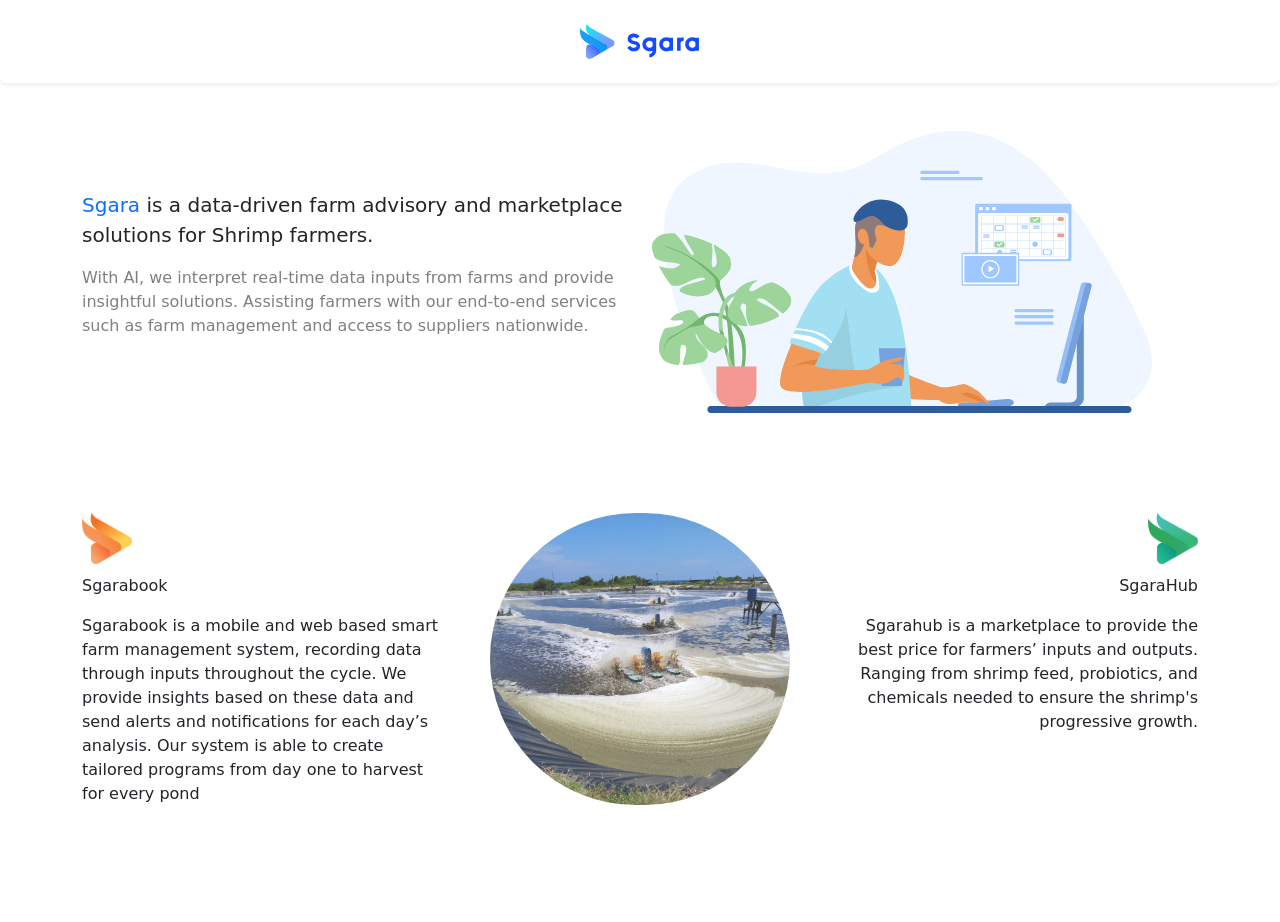
==== index.html @ 85727063 "ganti nama" ====
<!DOCTYPE html>
<html lang="en">
  <head>
    <meta charset="utf-8" />
    <meta name="viewport" content="width=device-width, initial-scale=1" />
    <link href="https://cdn.jsdelivr.net/npm/bootstrap@5.0.2/dist/css/bootstrap.min.css" rel="stylesheet" integrity="sha384-EVSTQN3/azprG1Anm3QDgpJLIm9Nao0Yz1ztcQTwFspd3yD65VohhpuuCOmLASjC" crossorigin="anonymous" />
    <link href="assets/style/style.css" rel="stylesheet" />
    <title>Re-Design</title>
  </head>
  <body>
    <header>
      <nav class="navbar navbar-transparent sticky-top navbar-light shadow-sm p-3 mb-5 bg-body rounded">
        <div class="container" style="width: fit-content">
          <a class="navbar-brand p-2 me-0" href="#">
            <img src="assets/image/img3.svg" alt="" width="120" />
          </a>
        </div>
      </nav>
    </header>
    <section>
      <div class="container margin-bot">
        <div class="row">
          <div class="col my-auto">
            <!-- <img src="assets/image/img3.svg" alt="" width="120" /> -->
            <p style="font-size: 20px"><a class="color-primary" style="text-decoration: none">Sgara</a> is a data-driven farm advisory and marketplace solutions for Shrimp farmers.</p>
            <p style="color: grey">With AI, we interpret real-time data inputs from farms and provide insightful solutions. Assisting farmers with our end-to-end services such as farm management and access to suppliers nationwide.</p>
          </div>
          <div class="col"><img src="assets/image/img4.svg" style="width: 500px" /></div>
        </div>
      </div>
    </section>
    <section>
      <div class="container margin-bot">
        <div class="row">
          <div class="col text-start">
            <div class="img-left">
              <img src="assets/image/img7.png" alt="logo kiri" />
              <p>Sgarabook</p>
              <p>
                Sgarabook is a mobile and web based smart farm management system, recording data through inputs throughout the cycle. We provide insights based on these data and send alerts and notifications for each day’s analysis. Our
                system is able to create tailored programs from day one to harvest for every pond
              </p>
            </div>
          </div>
          <div class="col text-center">
            <div class="img-mid">
              <img src="assets/image/img9.png" alt="logo tengah" />
            </div>
          </div>
          <div class="col text-end">
            <div class="img-right">
              <img src="assets/image/img8.png" alt="logo kanan" />
              <p>SgaraHub</p>
              <p>Sgarahub is a marketplace to provide the best price for farmers’ inputs and outputs. Ranging from shrimp feed, probiotics, and chemicals needed to ensure the shrimp's progressive growth.</p>
            </div>
          </div>
        </div>
      </div>
    </section>
  </body>
</html>
---- assets/style/style.css ----
.img-mid img {
  border-radius: 1000px;
  width: 300px;
  opacity: 0.8;
}

.margin-bot {
  margin-bottom: 100px;
}

.img-left img,
.img-right img {
  width: 50px;
  margin-bottom: 10px;
}
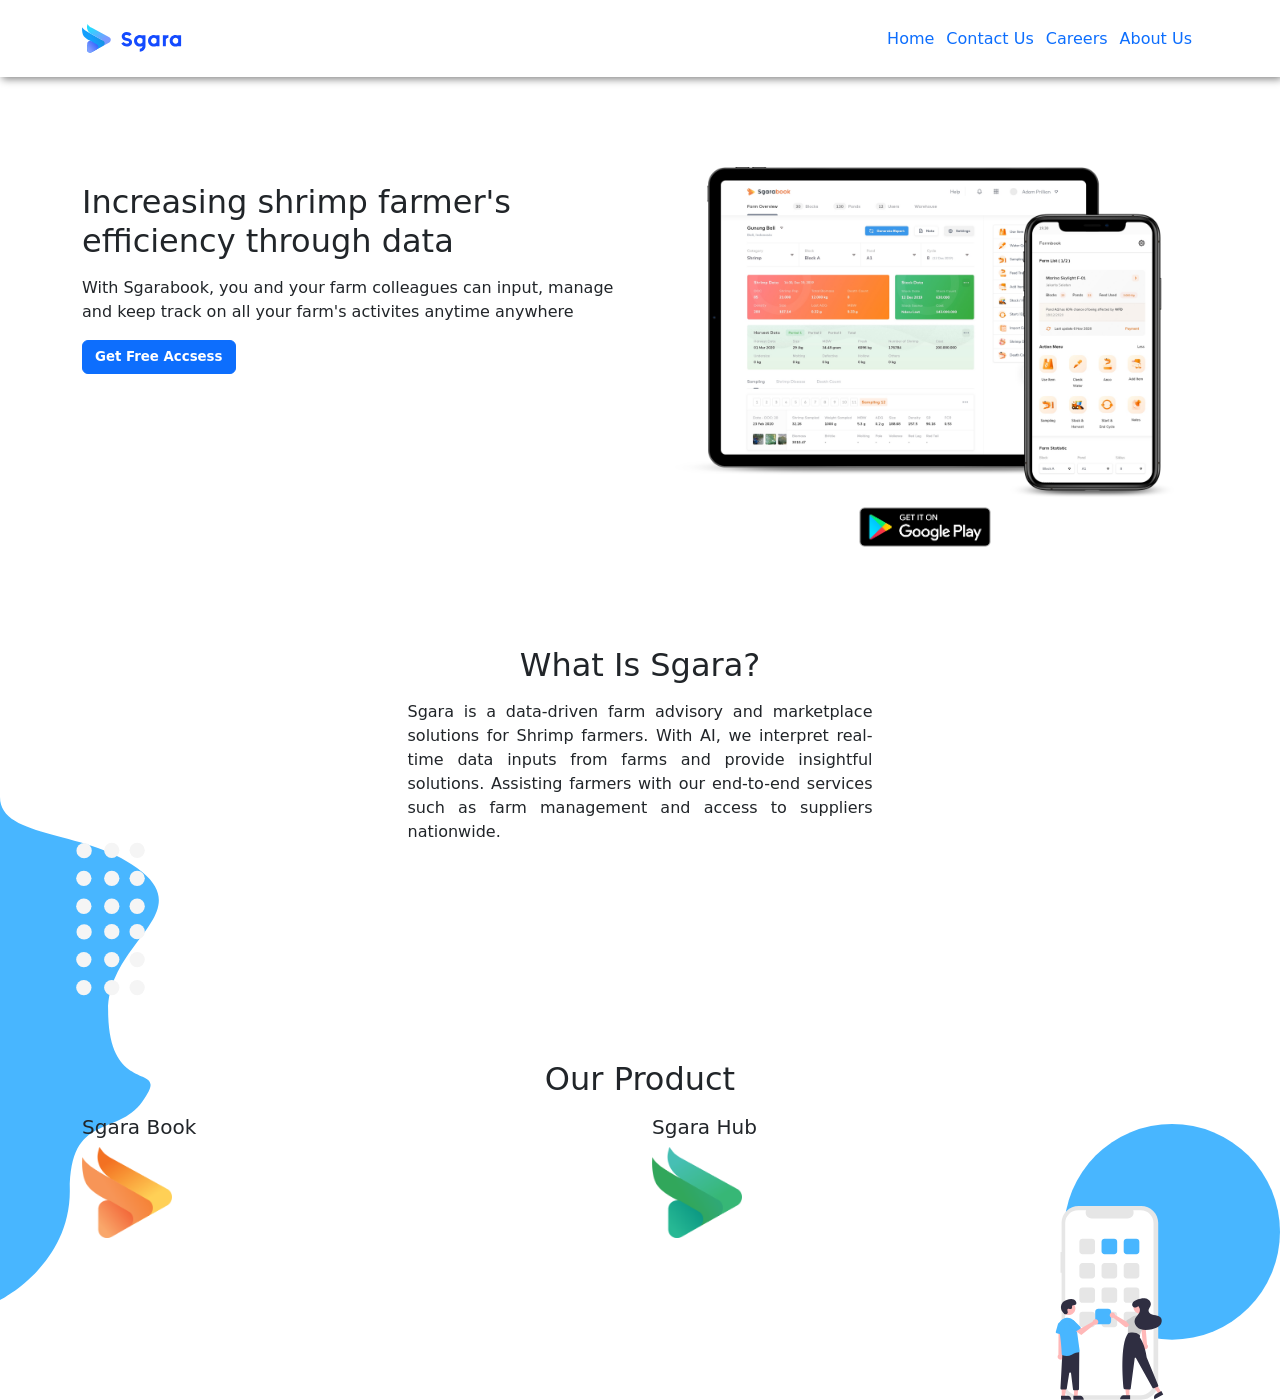
==== commit e273641a: "Change Design" ====
--- a/index.html
+++ b/index.html
@@ -1,61 +1,93 @@
 <!DOCTYPE html>
 <html lang="en">
-  <head>
-    <meta charset="utf-8" />
-    <meta name="viewport" content="width=device-width, initial-scale=1" />
+
+<head>
+    <meta charset="UTF-8" />
+    <meta http-equiv="X-UA-Compatible" content="IE=edge" />
+    <meta name="viewport" content="width=device-width, initial-scale=1.0" />
     <link href="https://cdn.jsdelivr.net/npm/bootstrap@5.0.2/dist/css/bootstrap.min.css" rel="stylesheet" integrity="sha384-EVSTQN3/azprG1Anm3QDgpJLIm9Nao0Yz1ztcQTwFspd3yD65VohhpuuCOmLASjC" crossorigin="anonymous" />
-    <link href="assets/style/style.css" rel="stylesheet" />
-    <title>Re-Design</title>
-  </head>
-  <body>
+    <link rel="stylesheet" href="assets/style/style.css" />
+    <title>Document</title>
+</head>
+
+<body>
     <header>
-      <nav class="navbar navbar-transparent sticky-top navbar-light shadow-sm p-3 mb-5 bg-body rounded">
-        <div class="container" style="width: fit-content">
-          <a class="navbar-brand p-2 me-0" href="#">
-            <img src="assets/image/img3.svg" alt="" width="120" />
-          </a>
+        <div class="nav-bar sticky-top">
+            <div class="container py-3">
+                <div class="style1 d-flex flex-row justify-content-between py-2">
+                    <img src="assets/image/logo-name.svg" width="100px" />
+                    <ul class="d-flex flex-row align-items-center mb-0" style="list-style: none">
+                        <li><a href="#">Home</a></li>
+                        <li><a href="#">Contact Us</a></li>
+                        <li><a href="#">Careers</a></li>
+                        <li><a href="#">About Us</a></li>
+                    </ul>
+                </div>
+            </div>
         </div>
-      </nav>
     </header>
     <section>
-      <div class="container margin-bot">
-        <div class="row">
-          <div class="col my-auto">
-            <!-- <img src="assets/image/img3.svg" alt="" width="120" /> -->
-            <p style="font-size: 20px"><a class="color-primary" style="text-decoration: none">Sgara</a> is a data-driven farm advisory and marketplace solutions for Shrimp farmers.</p>
-            <p style="color: grey">With AI, we interpret real-time data inputs from farms and provide insightful solutions. Assisting farmers with our end-to-end services such as farm management and access to suppliers nationwide.</p>
-          </div>
-          <div class="col"><img src="assets/image/img4.svg" style="width: 500px" /></div>
+
+        <div class="container style2">
+            <div class="row">
+                <div class="col py-auto">
+                    <p>
+                        <h2>Increasing shrimp farmer's efficiency through data</h2>
+                    </p>
+                    <p>With Sgarabook, you and your farm colleagues can input, manage and keep track on all your farm's activites anytime anywhere</p>
+                    <button type="button" class="btn btn-primary style3">
+              <b>Get Free Accsess</b>
+            </button>
+                </div>
+                <div class="col text-center">
+                    <img src="assets/image/tablet-android.png" width="500px" />
+                    <img src="assets/image/play-store.png" width="150px" />
+                </div>
+            </div>
         </div>
-      </div>
+        <div class="style4">
+            <img src="assets/image/memphis.svg" width="160px" />
+        </div>
+        <div class="container style2 margin-bot">
+            <div class="col-5 text-center mx-auto">
+                <p class="text-center">
+                    <h2>What Is Sgara?</h2>
+                </p>
+                <p>
+                    Sgara is a data-driven farm advisory and marketplace solutions for Shrimp farmers. With AI, we interpret real-time data inputs from farms and provide insightful solutions. Assisting farmers with our end-to-end services such as farm management and access
+                    to suppliers nationwide.
+                </p>
+            </div>
+        </div>
+        <div class="style5">
+            <img src="assets/image/memphis2.svg" width="270px" />
+        </div>
+        <div class="container style2">
+            <div class="row">
+                <div class="text-center">
+                    <p>
+                        <h2>Our Product</h2>
+                    </p>
+                </div>
+                <div class="col text-left">
+                    <h5>Sgara Book</h5>
+                </div>
+                <div class="col">
+                    <h5>Sgara Hub</h5>
+                </div>
+            </div>
+        </div>
+        <div class="container">
+            <div class="row">
+                <div class="col">
+                    <img src="assets/image/sgara-book.png" width="90">
+                </div>
+                <div class="col">
+                    <img src="assets/image/sgara-hub.png" width="90">
+                </div>
+            </div>
+        </div>
     </section>
-    <section>
-      <div class="container margin-bot">
-        <div class="row">
-          <div class="col text-start">
-            <div class="img-left">
-              <img src="assets/image/img7.png" alt="logo kiri" />
-              <p>Sgarabook</p>
-              <p>
-                Sgarabook is a mobile and web based smart farm management system, recording data through inputs throughout the cycle. We provide insights based on these data and send alerts and notifications for each day’s analysis. Our
-                system is able to create tailored programs from day one to harvest for every pond
-              </p>
-            </div>
-          </div>
-          <div class="col text-center">
-            <div class="img-mid">
-              <img src="assets/image/img9.png" alt="logo tengah" />
-            </div>
-          </div>
-          <div class="col text-end">
-            <div class="img-right">
-              <img src="assets/image/img8.png" alt="logo kanan" />
-              <p>SgaraHub</p>
-              <p>Sgarahub is a marketplace to provide the best price for farmers’ inputs and outputs. Ranging from shrimp feed, probiotics, and chemicals needed to ensure the shrimp's progressive growth.</p>
-            </div>
-          </div>
-        </div>
-      </div>
-    </section>
-  </body>
-</html>
+</body>
+
+</html>
--- a/assets/style/style.css
+++ b/assets/style/style.css
@@ -1,15 +1,40 @@
-.img-mid img {
-  border-radius: 1000px;
-  width: 300px;
-  opacity: 0.8;
+header {
+    box-shadow: 2px 2px 8px grey;
+}
+
+.style1 a {
+    text-decoration: none;
+}
+
+.style1 ul li {
+    margin: 0px 6px;
+}
+
+.style2 {
+    margin-top: 90px;
 }
 
 .margin-bot {
-  margin-bottom: 100px;
+    margin-bottom: 200px;
 }
 
-.img-left img,
-.img-right img {
-  width: 50px;
-  margin-bottom: 10px;
+.style3 {
+    font-size: 10pt;
 }
+
+.style4 {
+    z-index: -1222;
+    position: absolute;
+    bottom: -400px;
+}
+
+.style5 {
+    z-index: -1222;
+    position: absolute;
+    right: -0px;
+    bottom: -500px;
+}
+
+.col-5 p {
+    text-align: justify;
+}
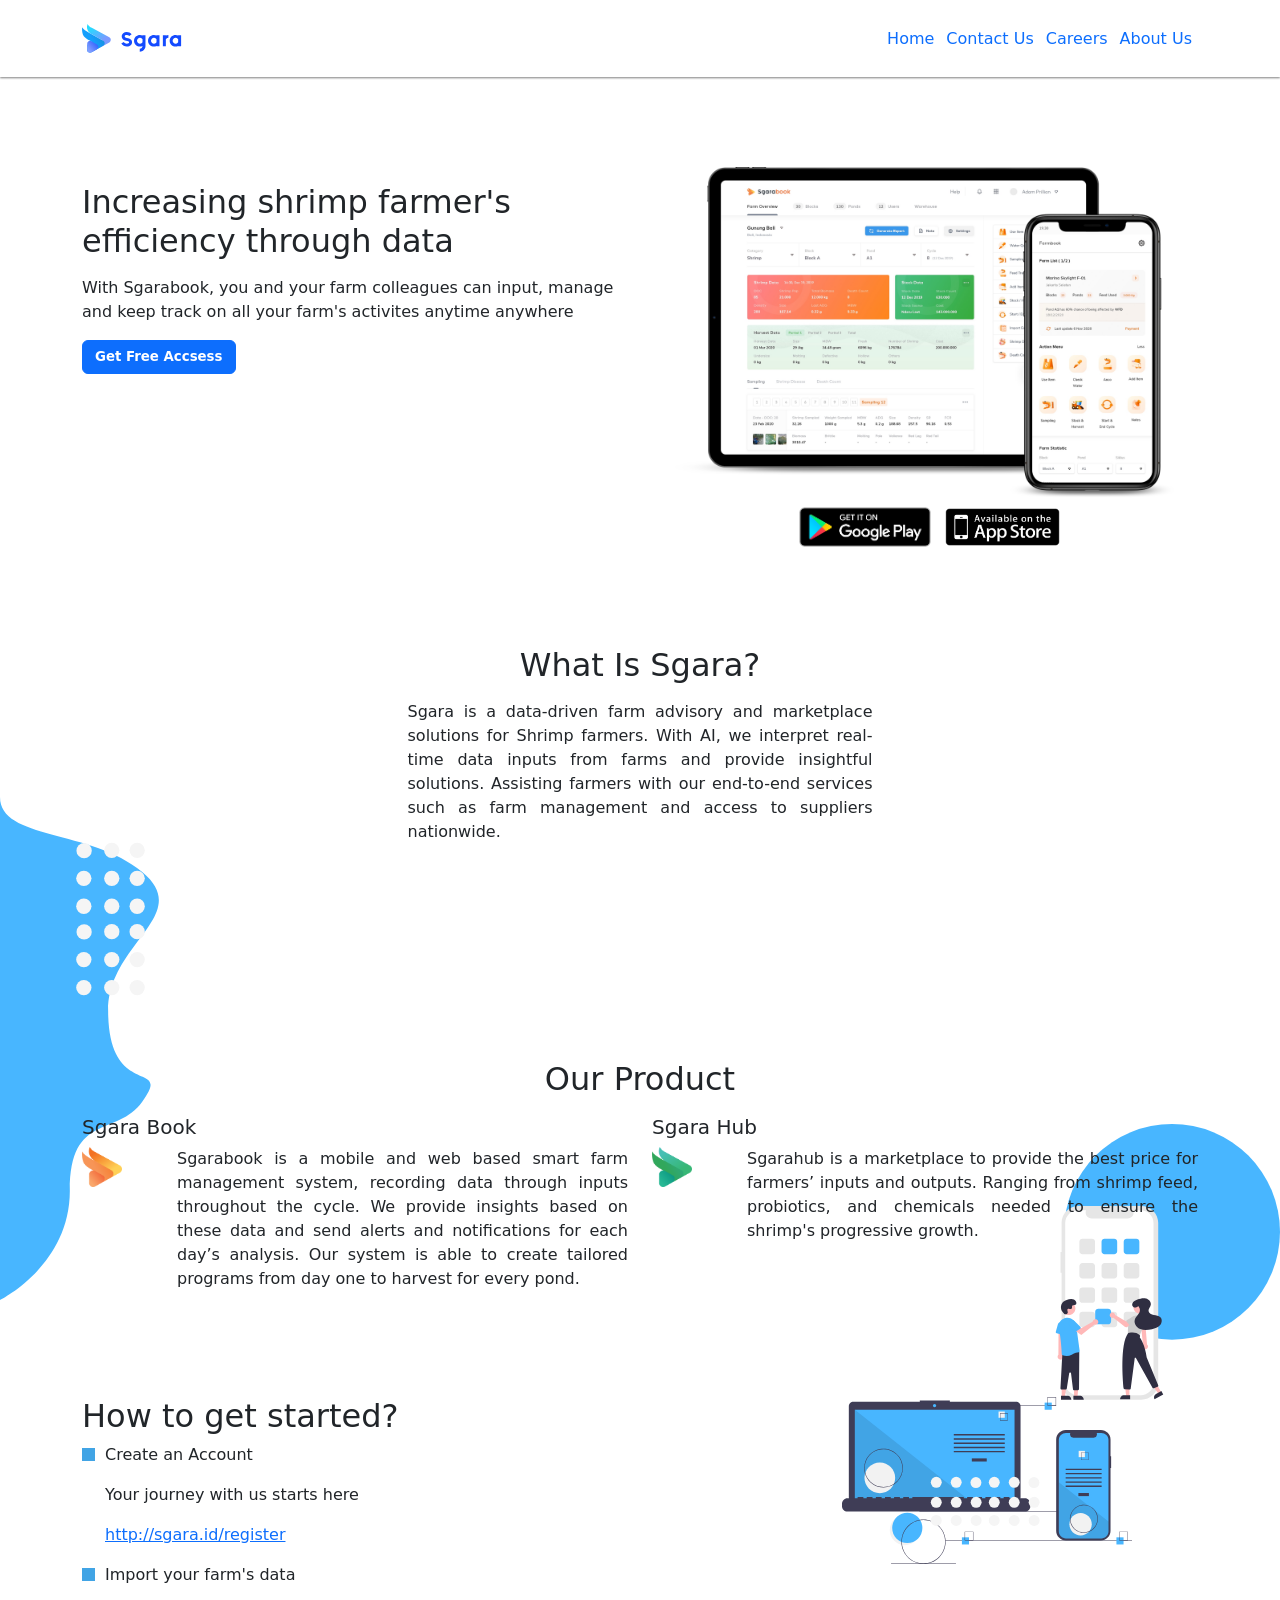
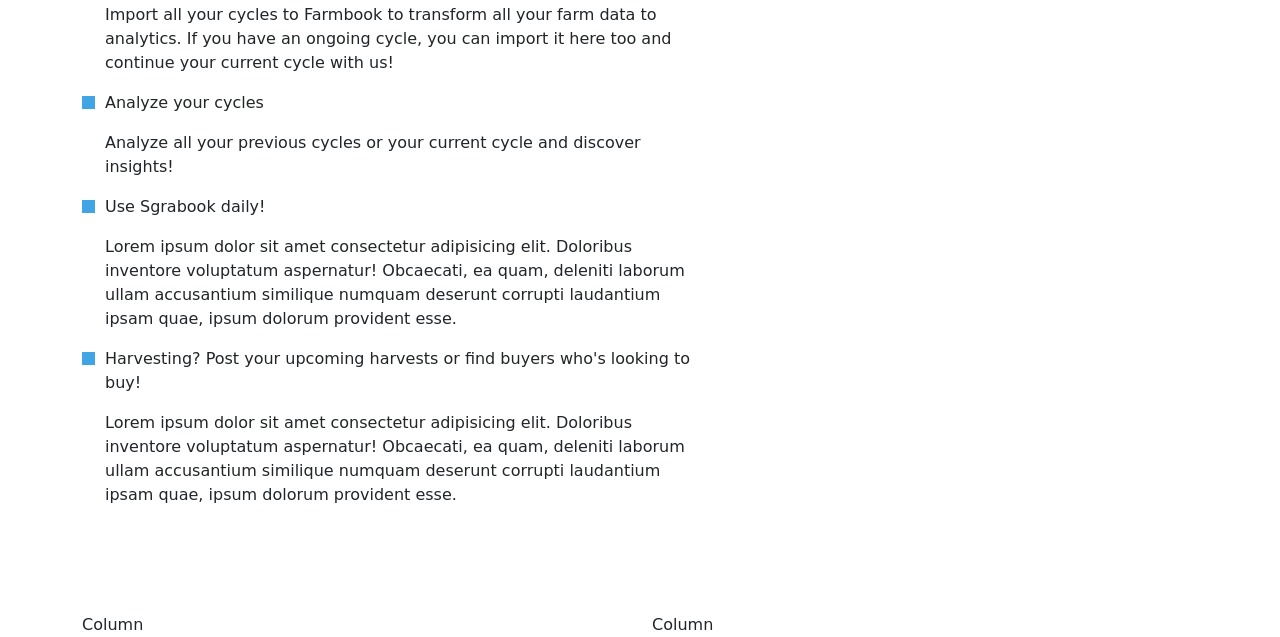
==== commit a6f12995: "Update Lagi" ====
--- a/index.html
+++ b/index.html
@@ -11,8 +11,8 @@
 </head>
 
 <body>
-    <header>
-        <div class="nav-bar sticky-top">
+    <header class="sticky-top">
+        <div class="nav-bar">
             <div class="container py-3">
                 <div class="style1 d-flex flex-row justify-content-between py-2">
                     <img src="assets/image/logo-name.svg" width="100px" />
@@ -42,6 +42,7 @@
                 <div class="col text-center">
                     <img src="assets/image/tablet-android.png" width="500px" />
                     <img src="assets/image/play-store.png" width="150px" />
+                    <img src="assets/image/app-store.png" width="115px" height="38px">
                 </div>
             </div>
         </div>
@@ -78,16 +79,88 @@
             </div>
         </div>
         <div class="container">
-            <div class="row">
-                <div class="col">
-                    <img src="assets/image/sgara-book.png" width="90">
+            <div class="row d-flex flex-row">
+                <div class="col-1">
+                    <img src="assets/image/sgara-book.png" width="40">
                 </div>
-                <div class="col">
-                    <img src="assets/image/sgara-hub.png" width="90">
+                <div class="col-5 style6">
+                    <p>Sgarabook is a mobile and web based smart farm management system, recording data through inputs throughout the cycle. We provide insights based on these data and send alerts and notifications for each day’s analysis. Our system is able to create tailored programs from day one to harvest for every pond.</p>
+                </div>
+                <div class="col-1">
+                    <img src="assets/image/sgara-hub.png" width="40">
+                </div>
+                <div class="col-5 style6">
+                    <p>Sgarahub is a marketplace to provide the best price for farmers’ inputs and outputs. Ranging from shrimp feed, probiotics, and chemicals needed to ensure the shrimp's progressive growth.</p>
                 </div>
             </div>
         </div>
+        <div class="container style2">
+            <div class="row">
+              <div class="col-8">
+                <h2>How to get started?</h2>
+                <div class="style7">
+                    <div class="img-kotak">
+                        <img src="assets/image/kotak.svg" alt="kotak" width="13px" />
+                    </div>
+                    <div class="kotak-teks">
+                        <p>Create an Account</p>
+                        <p>Your journey with us starts here</p>
+                        <p><a href="https://book.sgara.id/register">http://sgara.id/register</a></p>
+                    </div>
+                </div>
+                <div class="style7">
+                    <div class="img-kotak">
+                        <img src="assets/image/kotak.svg" alt="kotak" width="13px" />
+                    </div>
+                    <div class="kotak-teks">
+                        <p>Import your farm's data</p>
+                        <p>Import all your cycles to Farmbook to transform all your farm data to analytics. If you have an ongoing cycle, you can import it here too and continue your current cycle with us!</p>
+                    </div>
+                </div>  
+                <div class="style7">
+                    <div class="img-kotak">
+                        <img src="assets/image/kotak.svg" alt="kotak" width="13px" />
+                    </div>
+                    <div class="kotak-teks">
+                        <p>Analyze your cycles</p>
+                        <p>Analyze all your previous cycles or your current cycle and discover insights!</p>
+                    </div>
+                </div>  
+                <div class="style7">
+                    <div class="img-kotak">
+                        <img src="assets/image/kotak.svg" alt="kotak" width="13px" />
+                    </div>
+                    <div class="kotak-teks">
+                        <p>Use Sgrabook daily!</p>
+                        <p>Lorem ipsum dolor sit amet consectetur adipisicing elit. Doloribus inventore voluptatum aspernatur! Obcaecati, ea quam, deleniti laborum ullam accusantium similique numquam deserunt corrupti laudantium ipsam quae, ipsum dolorum provident esse.</p>
+                    </div>
+                </div>  
+                <div class="style7">
+                    <div class="img-kotak">
+                        <img src="assets/image/kotak.svg" alt="kotak" width="13px" />
+                    </div>
+                    <div class="kotak-teks">
+                        <p>Harvesting? Post your upcoming harvests or find buyers who's looking to buy!</p>
+                        <p>Lorem ipsum dolor sit amet consectetur adipisicing elit. Doloribus inventore voluptatum aspernatur! Obcaecati, ea quam, deleniti laborum ullam accusantium similique numquam deserunt corrupti laudantium ipsam quae, ipsum dolorum provident esse.</p>
+                    </div>
+                </div>  
+              </div>
+              <div class="col-4">
+                <img src="assets/image/get-started.svg" width="290px">
+              </div>
+            </div>
+        </div>
+        <div class="container style2">
+            <div class="row">
+                <div class="col">
+                    Column
+                </div>
+                <div class="col">
+                    Column
+                </div>
+            </div>
+        </div>
+
     </section>
 </body>
-
 </html>
--- a/assets/style/style.css
+++ b/assets/style/style.css
@@ -1,5 +1,6 @@
 header {
-    box-shadow: 2px 2px 8px grey;
+    box-shadow: 0px 1px 2px grey;
+    background: #fff;
 }
 
 .style1 a {
@@ -37,4 +38,19 @@
 
 .col-5 p {
     text-align: justify;
-}+}
+
+.style6 {
+    text-align: justify;
+}
+
+.img-kotak img {
+    margin-right: 10px;
+    margin-bottom: 3.2px;
+}
+
+.style7 {
+    display: flex;
+    flex-direction: row;
+    padding-right: 120px;
+}
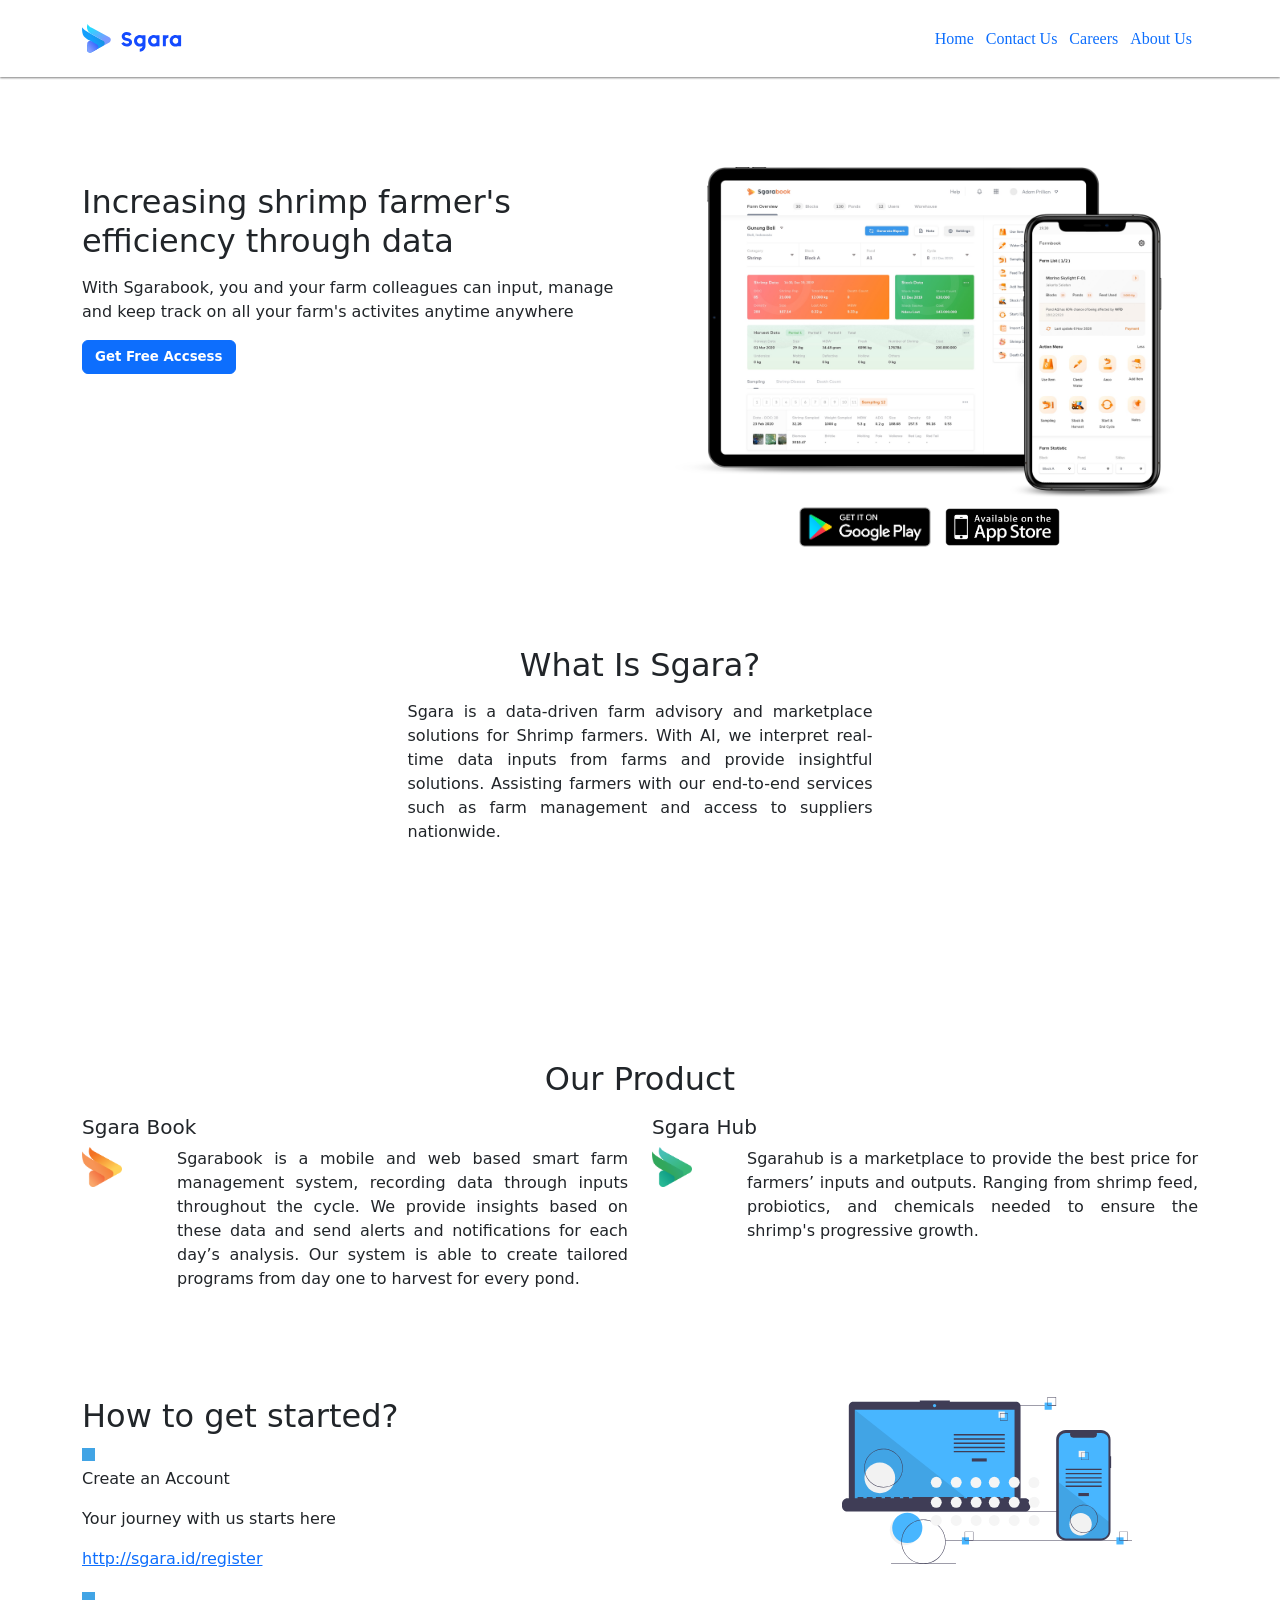
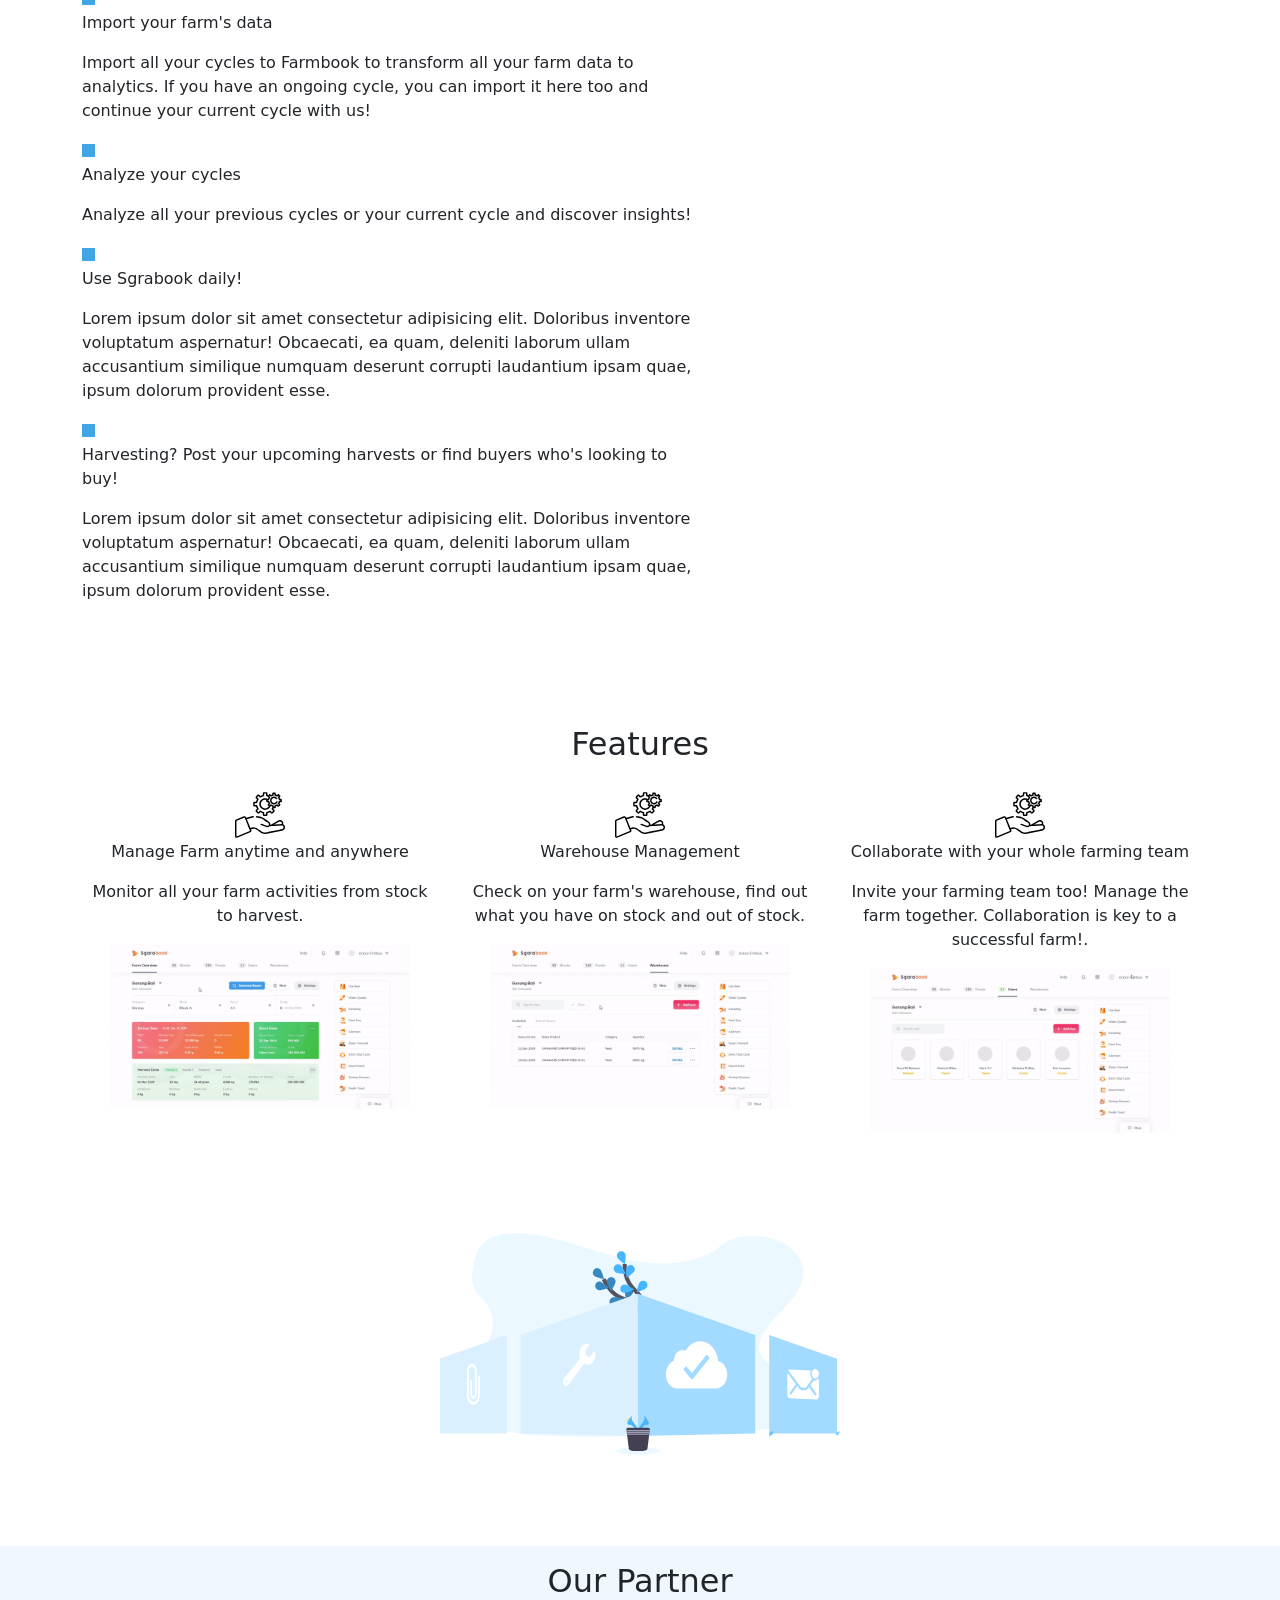
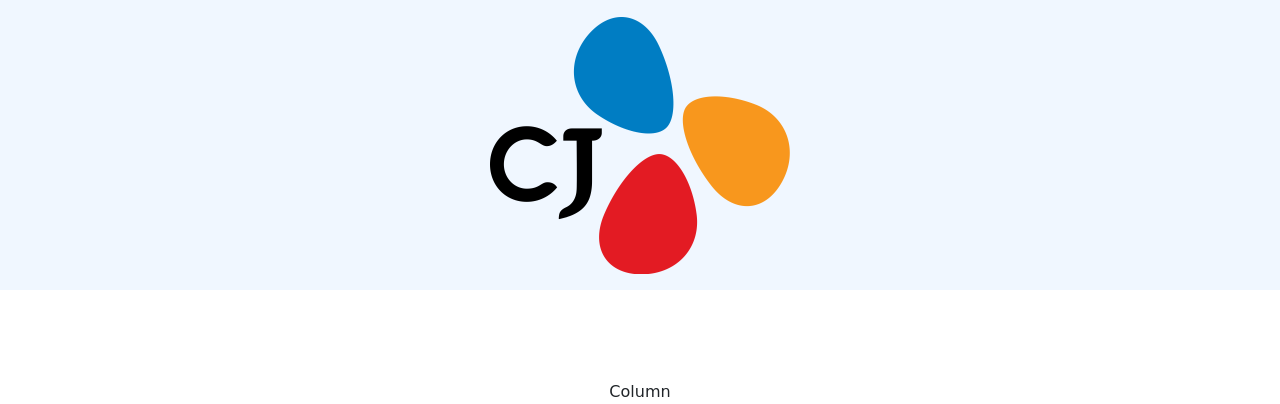
==== commit 94d01a2e: "Update 90%" ====
--- a/index.html
+++ b/index.html
@@ -28,7 +28,7 @@
     </header>
     <section>
 
-        <div class="container style2">
+        <div class="container layout">
             <div class="row">
                 <div class="col py-auto">
                     <p>
@@ -46,10 +46,10 @@
                 </div>
             </div>
         </div>
-        <div class="style4">
+      <!--   <div class="style4">
             <img src="assets/image/memphis.svg" width="160px" />
-        </div>
-        <div class="container style2 margin-bot">
+        </div> -->
+        <div class="container layout margin-bot">
             <div class="col-5 text-center mx-auto">
                 <p class="text-center">
                     <h2>What Is Sgara?</h2>
@@ -60,10 +60,10 @@
                 </p>
             </div>
         </div>
-        <div class="style5">
+        <!-- <div class="style5">
             <img src="assets/image/memphis2.svg" width="270px" />
-        </div>
-        <div class="container style2">
+        </div> -->
+        <div class="container layout">
             <div class="row">
                 <div class="text-center">
                     <p>
@@ -94,7 +94,7 @@
                 </div>
             </div>
         </div>
-        <div class="container style2">
+        <div class="container layout">
             <div class="row">
               <div class="col-8">
                 <h2>How to get started?</h2>
@@ -118,7 +118,7 @@
                     </div>
                 </div>  
                 <div class="style7">
-                    <div class="img-kotak">
+                    <div class="img-kotak ">
                         <img src="assets/image/kotak.svg" alt="kotak" width="13px" />
                     </div>
                     <div class="kotak-teks">
@@ -150,17 +150,61 @@
               </div>
             </div>
         </div>
-        <div class="container style2">
-            <div class="row">
+        <div class="container layout coba" style="margin-bottom: 100px;">
+            <div class="row  text-center">
+                <div class="text-center">
+                    <p>
+                        <h2>Features</h2>
+                    </p>
+                </div>
+                <div class="col d-flex flex-column align-items-center style8">
+                        <img class="img-setting" src="assets/image/settings.svg" width="50px">
+                        <p>Manage Farm anytime and anywhere</p>
+                        <p>Monitor all your farm activities from stock to harvest.</p>
+                        <img src="assets/image/gif1.gif" width="300px">
+                </div>
+                <div class="col d-flex flex-column align-items-center style8">
+                        <img class="img-setting" src="assets/image/settings.svg" width="50px">
+                        <p>Warehouse Management</p>
+                        <p>Check on your farm's warehouse, find out what you have on stock and out of stock.</p>
+                        <img src="assets/image/gif2.gif" width="300px">
+                </div>
+                <div class="col d-flex flex-column align-items-center style8">
+                        <img class="img-setting" src="assets/image/settings.svg" width="50px">
+                        <p>Collaborate with your whole farming team</p> 
+                        <p>Invite your farming team too! Manage the farm together. Collaboration is key to a successful farm!.</p>
+                        <img src="assets/image/gif3.gif" width="300px">
+                </div>
+            </div>
+        </div>
+        <div class="container layout">
+            <div class="row text-center">
+                <div class="col">
+                    <img src="assets/image/fetures.svg" width="400px">
+                </div>
+            </div>
+        </div>
+        <div class="layout"style="background: #f0f7ff;">
+            <div class="container">
+                <div class="row text-center">
+                     <div class="text-center">
+                        <p>
+                            <h2>Our Partner</h2>
+                        </p>
+                    </div>
+                    <div class="col pb-3">
+                        <img src="assets/image/partnership.png" width="300px">
+                    </div>
+                </div>
+            </div>
+        </div>
+        <div class="container layout">
+            <div class="row text-center">
                 <div class="col">
                     Column
                 </div>
-                <div class="col">
-                    Column
-                </div>
-            </div>
-        </div>
-
+            </div>
+        </div>
     </section>
 </body>
 </html>
--- a/assets/style/style.css
+++ b/assets/style/style.css
@@ -1,6 +1,7 @@
 header {
     box-shadow: 0px 1px 2px grey;
     background: #fff;
+    font-family: TT-Regular;
 }
 
 .style1 a {
@@ -11,7 +12,7 @@
     margin: 0px 6px;
 }
 
-.style2 {
+.layout {
     margin-top: 90px;
 }
 
@@ -44,13 +45,29 @@
     text-align: justify;
 }
 
-.img-kotak img {
+.style7 {
+    flex-direction: row;
+    padding-right: 120px;
+}
+
+.img-kotak img{
     margin-right: 10px;
     margin-bottom: 3.2px;
 }
 
-.style7 {
-    display: flex;
-    flex-direction: row;
-    padding-right: 120px;
+.img-setting{
+    margin-top: 10px;
 }
+
+.style8{
+    border-radius: 5px;
+    transition: 0.2s;
+    cursor: pointer;
+    background: white;
+}
+
+.style8:hover{
+    transform: scale(1.1);
+    transition: 0.2s;
+    box-shadow: 2px 2px 4px grey;
+}
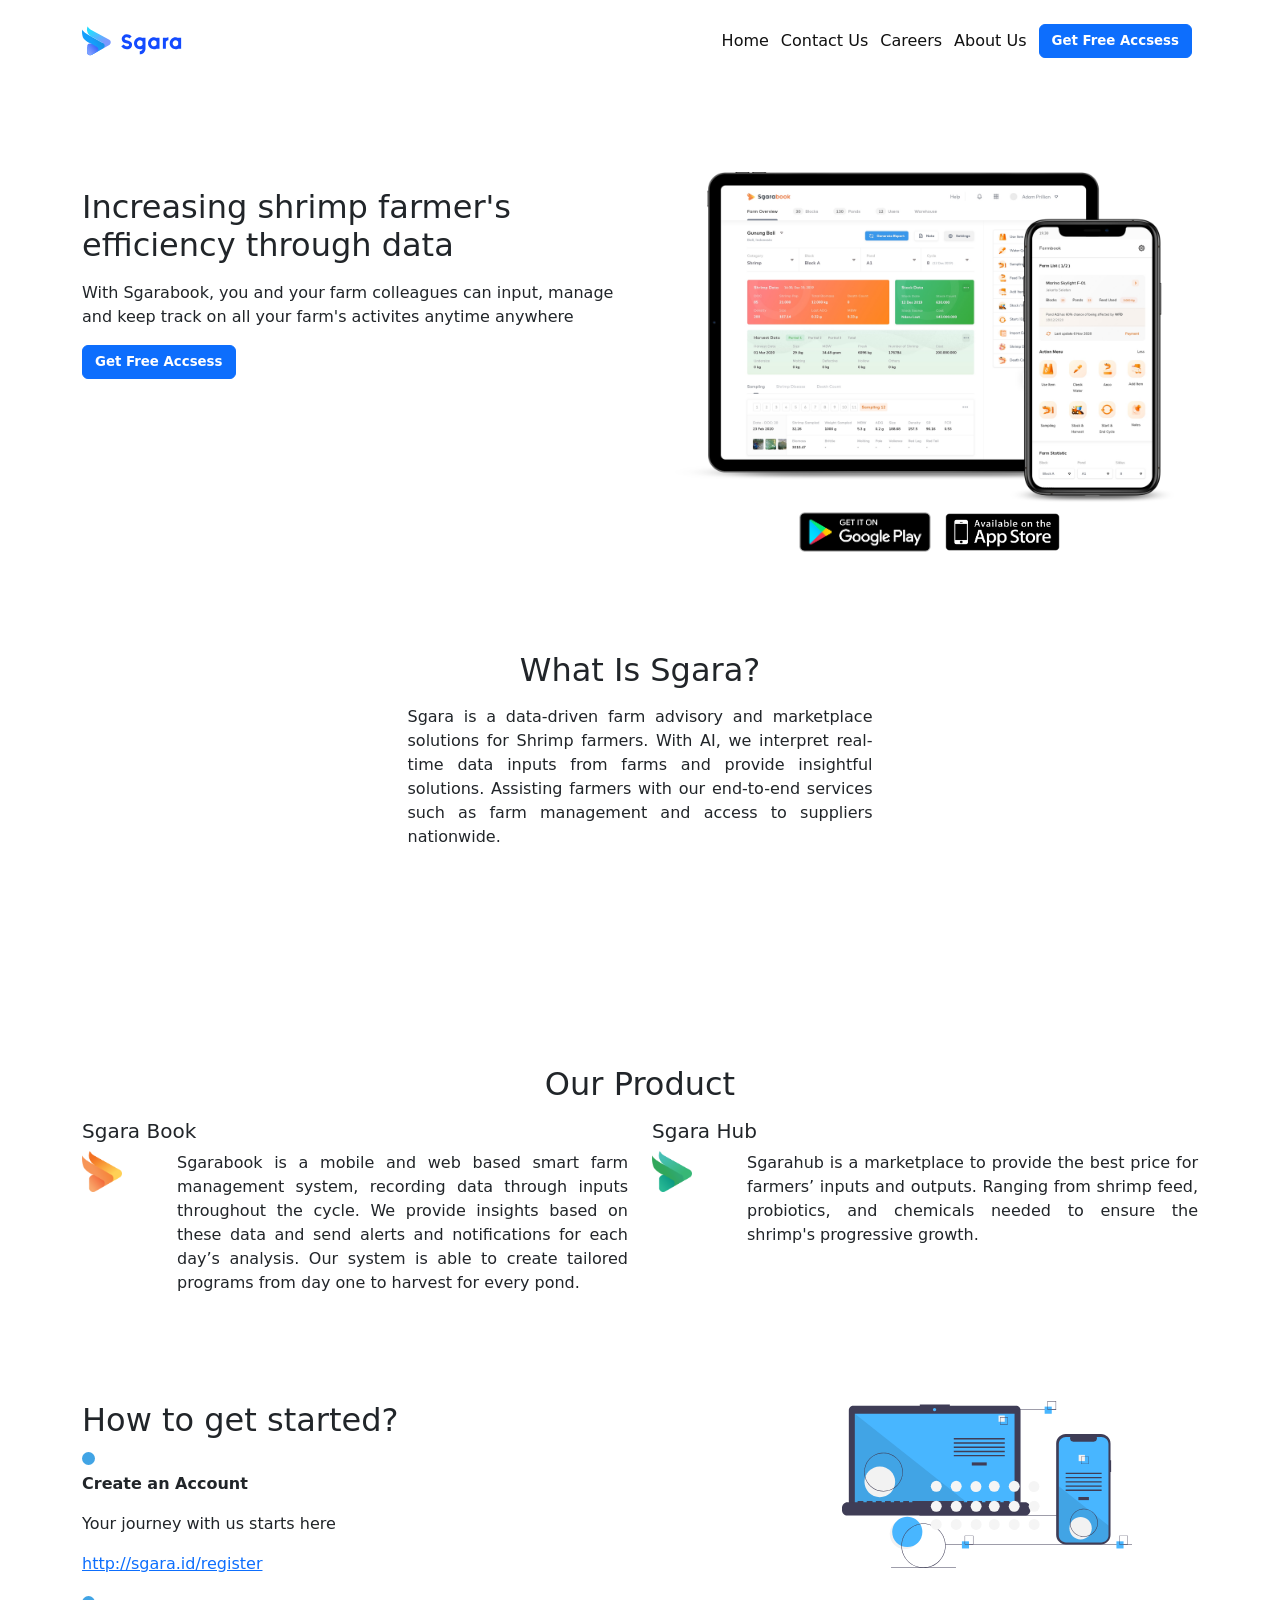
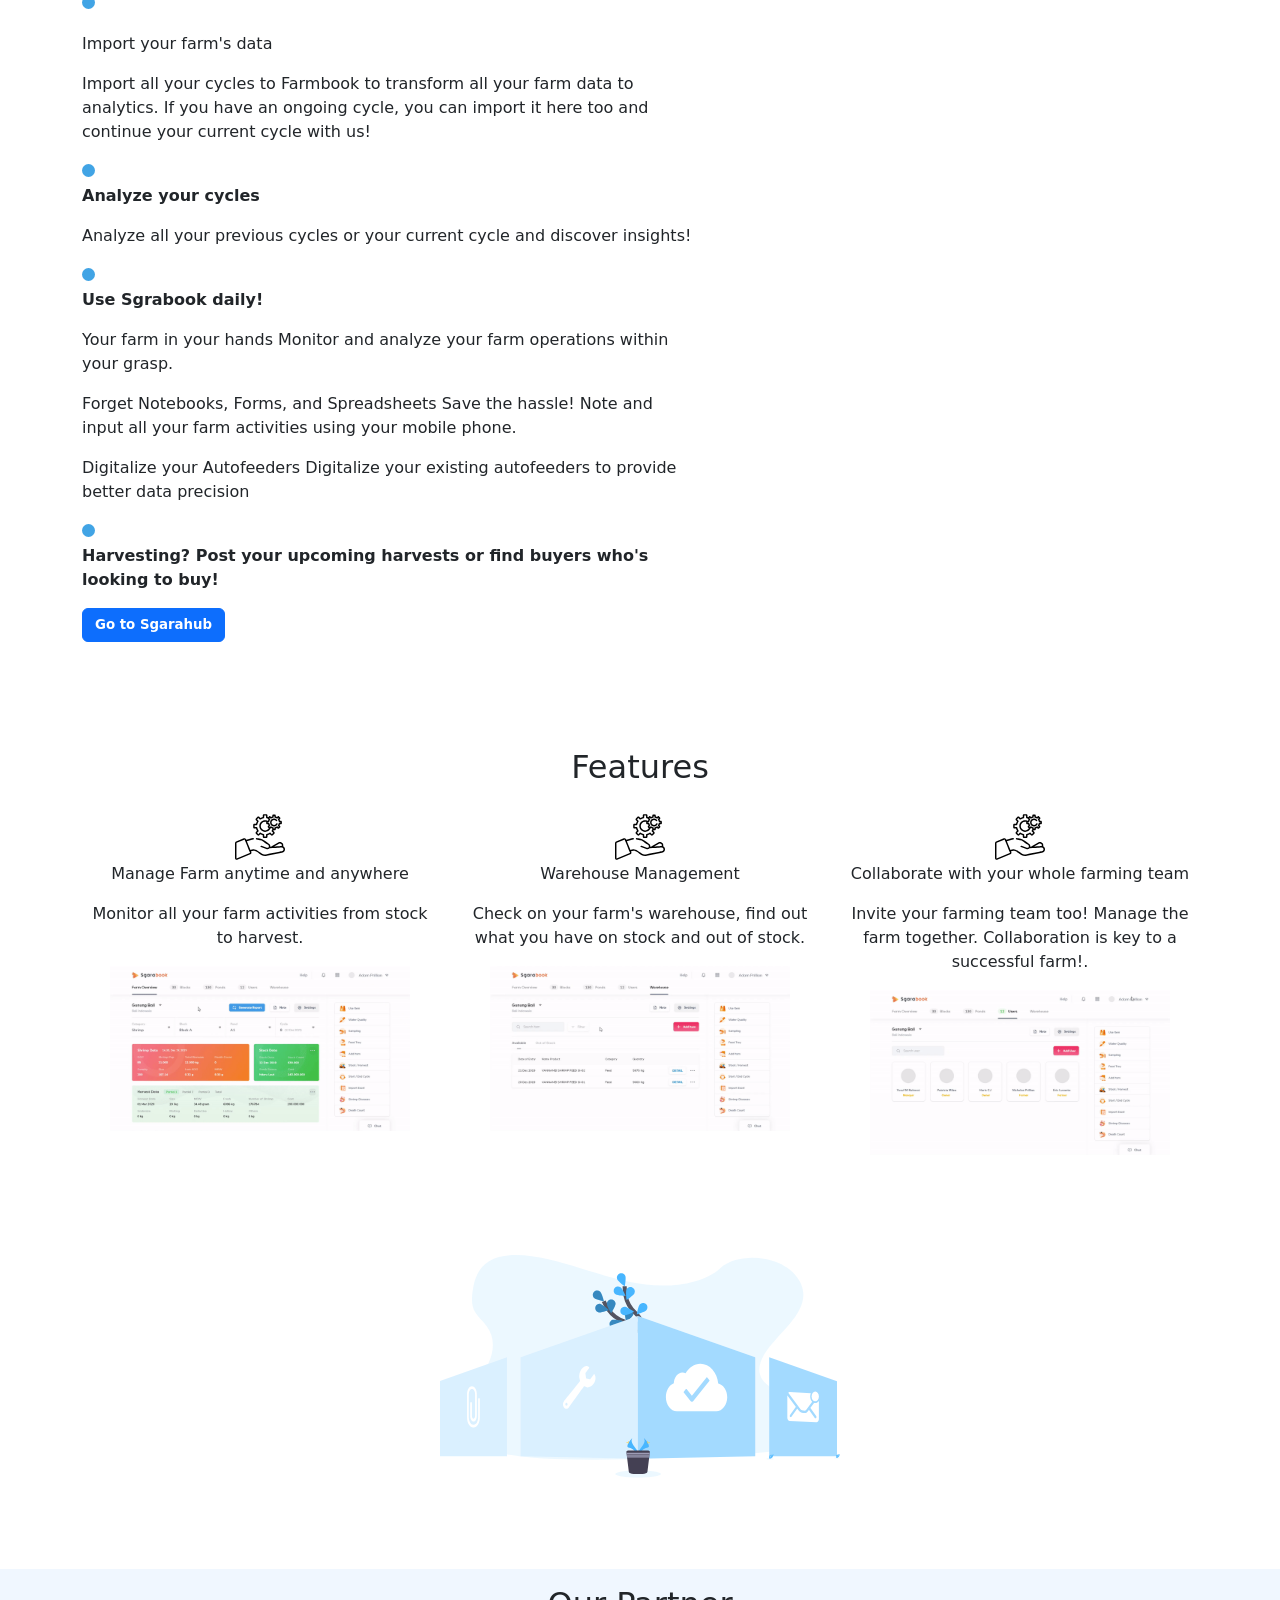
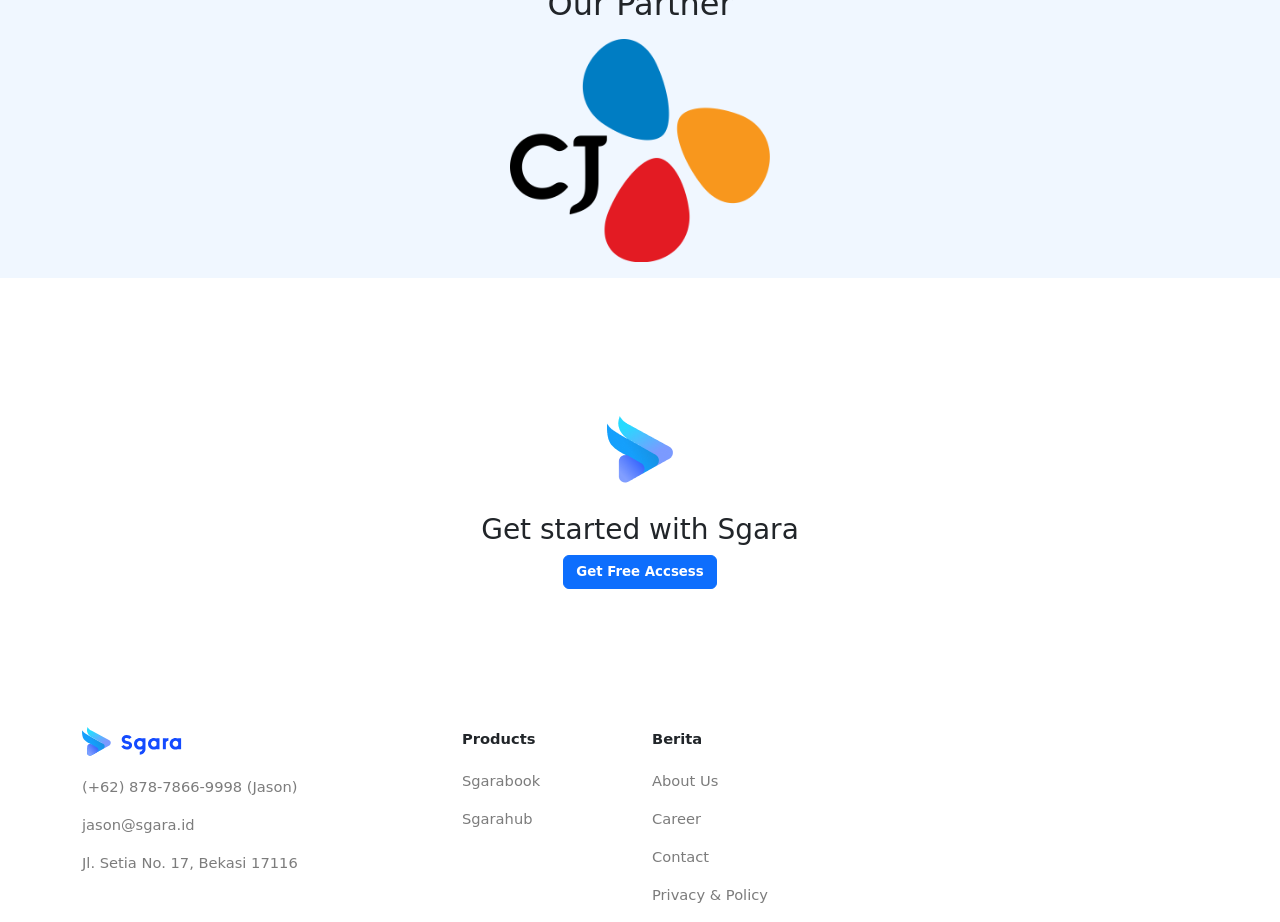
==== commit f31684bd: "New 95%, no responsive" ====
--- a/index.html
+++ b/index.html
@@ -2,209 +2,273 @@
 <html lang="en">
 
 <head>
-    <meta charset="UTF-8" />
-    <meta http-equiv="X-UA-Compatible" content="IE=edge" />
-    <meta name="viewport" content="width=device-width, initial-scale=1.0" />
-    <link href="https://cdn.jsdelivr.net/npm/bootstrap@5.0.2/dist/css/bootstrap.min.css" rel="stylesheet" integrity="sha384-EVSTQN3/azprG1Anm3QDgpJLIm9Nao0Yz1ztcQTwFspd3yD65VohhpuuCOmLASjC" crossorigin="anonymous" />
-    <link rel="stylesheet" href="assets/style/style.css" />
-    <title>Document</title>
+  <meta charset="UTF-8" />
+  <meta http-equiv="X-UA-Compatible" content="IE=edge" />
+  <meta name="viewport" content="width=device-width, initial-scale=1.0" />
+  <link href="https://cdn.jsdelivr.net/npm/bootstrap@5.0.2/dist/css/bootstrap.min.css" rel="stylesheet" integrity="sha384-EVSTQN3/azprG1Anm3QDgpJLIm9Nao0Yz1ztcQTwFspd3yD65VohhpuuCOmLASjC" crossorigin="anonymous" />
+  <link rel="stylesheet" href="assets/style/style.css" />
+  <title>Document</title>
 </head>
 
 <body>
-    <header class="sticky-top">
-        <div class="nav-bar">
-            <div class="container py-3">
-                <div class="style1 d-flex flex-row justify-content-between py-2">
-                    <img src="assets/image/logo-name.svg" width="100px" />
-                    <ul class="d-flex flex-row align-items-center mb-0" style="list-style: none">
-                        <li><a href="#">Home</a></li>
-                        <li><a href="#">Contact Us</a></li>
-                        <li><a href="#">Careers</a></li>
-                        <li><a href="#">About Us</a></li>
-                    </ul>
-                </div>
-            </div>
-        </div>
-    </header>
-    <section>
-
-        <div class="container layout">
-            <div class="row">
-                <div class="col py-auto">
-                    <p>
-                        <h2>Increasing shrimp farmer's efficiency through data</h2>
-                    </p>
-                    <p>With Sgarabook, you and your farm colleagues can input, manage and keep track on all your farm's activites anytime anywhere</p>
-                    <button type="button" class="btn btn-primary style3">
-              <b>Get Free Accsess</b>
-            </button>
-                </div>
-                <div class="col text-center">
-                    <img src="assets/image/tablet-android.png" width="500px" />
-                    <img src="assets/image/play-store.png" width="150px" />
-                    <img src="assets/image/app-store.png" width="115px" height="38px">
-                </div>
-            </div>
-        </div>
-      <!--   <div class="style4">
+  <header class="sticky-top">
+    <div class="nav-bar">
+      <div class="container py-3">
+        <div class="style1 d-flex flex-row justify-content-between py-2">
+          <img src="assets/image/logo-name.svg" width="100px" />
+          <ul class="d-flex flex-row align-items-center mb-0" style="list-style: none">
+            <li><a href="#">Home</a></li>
+            <li><a href="#">Contact Us</a></li>
+            <li><a href="#">Careers</a></li>
+            <li><a href="#">About Us</a></li>
+            <li>
+              <button type="button" class="btn btn-primary style3">
+                <b>Get Free Accsess</b>
+              </button>
+            </li>
+          </ul>
+        </div>
+      </div>
+    </div>
+  </header>
+  <section>
+
+    <div class="container layout">
+      <div class="row">
+        <div class="col py-auto">
+          <p>
+          <h2>Increasing shrimp farmer's efficiency through data</h2>
+          </p>
+          <p>With Sgarabook, you and your farm colleagues can input, manage and keep track on all your farm's activites anytime anywhere</p>
+          <button type="button" class="btn btn-primary style3">
+            <b>Get Free Accsess</b>
+          </button>
+        </div>
+        <div class="col text-center">
+          <img src="assets/image/tablet-android.png" width="500px" />
+          <img src="assets/image/play-store.png" width="150px" />
+          <img src="assets/image/app-store.png" width="115px" height="38px">
+        </div>
+      </div>
+    </div>
+    <!--   <div class="style4">
             <img src="assets/image/memphis.svg" width="160px" />
         </div> -->
-        <div class="container layout margin-bot">
-            <div class="col-5 text-center mx-auto">
-                <p class="text-center">
-                    <h2>What Is Sgara?</h2>
-                </p>
-                <p>
-                    Sgara is a data-driven farm advisory and marketplace solutions for Shrimp farmers. With AI, we interpret real-time data inputs from farms and provide insightful solutions. Assisting farmers with our end-to-end services such as farm management and access
-                    to suppliers nationwide.
-                </p>
-            </div>
-        </div>
-        <!-- <div class="style5">
+    <div class="container layout margin-bot">
+      <div class="col-5 text-center mx-auto">
+        <p class="text-center">
+        <h2>What Is Sgara?</h2>
+        </p>
+        <p>
+          Sgara is a data-driven farm advisory and marketplace solutions for Shrimp farmers. With AI, we interpret real-time data inputs from farms and provide insightful solutions. Assisting farmers with our end-to-end services such as farm
+          management and access
+          to suppliers nationwide.
+        </p>
+      </div>
+    </div>
+    <!-- <div class="style5">
             <img src="assets/image/memphis2.svg" width="270px" />
         </div> -->
-        <div class="container layout">
-            <div class="row">
-                <div class="text-center">
-                    <p>
-                        <h2>Our Product</h2>
-                    </p>
-                </div>
-                <div class="col text-left">
-                    <h5>Sgara Book</h5>
-                </div>
-                <div class="col">
-                    <h5>Sgara Hub</h5>
-                </div>
-            </div>
-        </div>
-        <div class="container">
-            <div class="row d-flex flex-row">
-                <div class="col-1">
-                    <img src="assets/image/sgara-book.png" width="40">
-                </div>
-                <div class="col-5 style6">
-                    <p>Sgarabook is a mobile and web based smart farm management system, recording data through inputs throughout the cycle. We provide insights based on these data and send alerts and notifications for each day’s analysis. Our system is able to create tailored programs from day one to harvest for every pond.</p>
-                </div>
-                <div class="col-1">
-                    <img src="assets/image/sgara-hub.png" width="40">
-                </div>
-                <div class="col-5 style6">
-                    <p>Sgarahub is a marketplace to provide the best price for farmers’ inputs and outputs. Ranging from shrimp feed, probiotics, and chemicals needed to ensure the shrimp's progressive growth.</p>
-                </div>
-            </div>
-        </div>
-        <div class="container layout">
-            <div class="row">
-              <div class="col-8">
-                <h2>How to get started?</h2>
-                <div class="style7">
-                    <div class="img-kotak">
-                        <img src="assets/image/kotak.svg" alt="kotak" width="13px" />
-                    </div>
-                    <div class="kotak-teks">
-                        <p>Create an Account</p>
-                        <p>Your journey with us starts here</p>
-                        <p><a href="https://book.sgara.id/register">http://sgara.id/register</a></p>
-                    </div>
-                </div>
-                <div class="style7">
-                    <div class="img-kotak">
-                        <img src="assets/image/kotak.svg" alt="kotak" width="13px" />
-                    </div>
-                    <div class="kotak-teks">
-                        <p>Import your farm's data</p>
-                        <p>Import all your cycles to Farmbook to transform all your farm data to analytics. If you have an ongoing cycle, you can import it here too and continue your current cycle with us!</p>
-                    </div>
-                </div>  
-                <div class="style7">
-                    <div class="img-kotak ">
-                        <img src="assets/image/kotak.svg" alt="kotak" width="13px" />
-                    </div>
-                    <div class="kotak-teks">
-                        <p>Analyze your cycles</p>
-                        <p>Analyze all your previous cycles or your current cycle and discover insights!</p>
-                    </div>
-                </div>  
-                <div class="style7">
-                    <div class="img-kotak">
-                        <img src="assets/image/kotak.svg" alt="kotak" width="13px" />
-                    </div>
-                    <div class="kotak-teks">
-                        <p>Use Sgrabook daily!</p>
-                        <p>Lorem ipsum dolor sit amet consectetur adipisicing elit. Doloribus inventore voluptatum aspernatur! Obcaecati, ea quam, deleniti laborum ullam accusantium similique numquam deserunt corrupti laudantium ipsam quae, ipsum dolorum provident esse.</p>
-                    </div>
-                </div>  
-                <div class="style7">
-                    <div class="img-kotak">
-                        <img src="assets/image/kotak.svg" alt="kotak" width="13px" />
-                    </div>
-                    <div class="kotak-teks">
-                        <p>Harvesting? Post your upcoming harvests or find buyers who's looking to buy!</p>
-                        <p>Lorem ipsum dolor sit amet consectetur adipisicing elit. Doloribus inventore voluptatum aspernatur! Obcaecati, ea quam, deleniti laborum ullam accusantium similique numquam deserunt corrupti laudantium ipsam quae, ipsum dolorum provident esse.</p>
-                    </div>
-                </div>  
-              </div>
-              <div class="col-4">
-                <img src="assets/image/get-started.svg" width="290px">
-              </div>
-            </div>
-        </div>
-        <div class="container layout coba" style="margin-bottom: 100px;">
-            <div class="row  text-center">
-                <div class="text-center">
-                    <p>
-                        <h2>Features</h2>
-                    </p>
-                </div>
-                <div class="col d-flex flex-column align-items-center style8">
-                        <img class="img-setting" src="assets/image/settings.svg" width="50px">
-                        <p>Manage Farm anytime and anywhere</p>
-                        <p>Monitor all your farm activities from stock to harvest.</p>
-                        <img src="assets/image/gif1.gif" width="300px">
-                </div>
-                <div class="col d-flex flex-column align-items-center style8">
-                        <img class="img-setting" src="assets/image/settings.svg" width="50px">
-                        <p>Warehouse Management</p>
-                        <p>Check on your farm's warehouse, find out what you have on stock and out of stock.</p>
-                        <img src="assets/image/gif2.gif" width="300px">
-                </div>
-                <div class="col d-flex flex-column align-items-center style8">
-                        <img class="img-setting" src="assets/image/settings.svg" width="50px">
-                        <p>Collaborate with your whole farming team</p> 
-                        <p>Invite your farming team too! Manage the farm together. Collaboration is key to a successful farm!.</p>
-                        <img src="assets/image/gif3.gif" width="300px">
-                </div>
-            </div>
-        </div>
-        <div class="container layout">
-            <div class="row text-center">
-                <div class="col">
-                    <img src="assets/image/fetures.svg" width="400px">
-                </div>
-            </div>
-        </div>
-        <div class="layout"style="background: #f0f7ff;">
-            <div class="container">
-                <div class="row text-center">
-                     <div class="text-center">
-                        <p>
-                            <h2>Our Partner</h2>
-                        </p>
-                    </div>
-                    <div class="col pb-3">
-                        <img src="assets/image/partnership.png" width="300px">
-                    </div>
-                </div>
-            </div>
-        </div>
-        <div class="container layout">
-            <div class="row text-center">
-                <div class="col">
-                    Column
-                </div>
-            </div>
-        </div>
-    </section>
+    <div class="container layout">
+      <div class="row">
+        <div class="text-center">
+          <p>
+          <h2>Our Product</h2>
+          </p>
+        </div>
+        <div class="col text-left">
+          <h5>Sgara Book</h5>
+        </div>
+        <div class="col">
+          <h5>Sgara Hub</h5>
+        </div>
+      </div>
+    </div>
+    <div class="container">
+      <div class="row d-flex flex-row">
+        <div class="col-1">
+          <img src="assets/image/sgara-book.png" width="40">
+        </div>
+        <div class="col-5 style6">
+          <p>Sgarabook is a mobile and web based smart farm management system, recording data through inputs throughout the cycle. We provide insights based on these data and send alerts and notifications for each day’s analysis. Our system is able
+            to create tailored programs from day one to harvest for every pond.</p>
+        </div>
+        <div class="col-1">
+          <img src="assets/image/sgara-hub.png" width="40">
+        </div>
+        <div class="col-5 style6">
+          <p>Sgarahub is a marketplace to provide the best price for farmers’ inputs and outputs. Ranging from shrimp feed, probiotics, and chemicals needed to ensure the shrimp's progressive growth.</p>
+        </div>
+      </div>
+    </div>
+    <div class="container layout">
+      <div class="row">
+        <div class="col-8">
+          <h2>How to get started?</h2>
+          <div class="style7">
+            <div class="img-kotak">
+              <img src="assets/image/kotak.svg" alt="kotak" width="13px" />
+            </div>
+            <div class="kotak-teks">
+              <p><b>Create an Account</b></p>
+              <p>Your journey with us starts here</p>
+              <p><a href="https://book.sgara.id/register">http://sgara.id/register</a></p>
+            </div>
+          </div>
+          <div class="style7">
+            <div class="img-kotak">
+              <img src="assets/image/kotak.svg" alt="kotak" width="13px" />
+            </div>
+            <div class="kotak-teks">
+              <p>
+              <p>Import your farm's data</b></p>
+              <p>Import all your cycles to Farmbook to transform all your farm data to analytics. If you have an ongoing cycle, you can import it here too and continue your current cycle with us!</p>
+            </div>
+          </div>
+          <div class="style7">
+            <div class="img-kotak ">
+              <img src="assets/image/kotak.svg" alt="kotak" width="13px" />
+            </div>
+            <div class="kotak-teks">
+              <p><b>Analyze your cycles</b></p>
+              <p>Analyze all your previous cycles or your current cycle and discover insights!</p>
+            </div>
+          </div>
+          <div class="style7">
+            <div class="img-kotak">
+              <img src="assets/image/kotak.svg" alt="kotak" width="13px" />
+            </div>
+            <div class="kotak-teks">
+              <p><b>Use Sgrabook daily!</b></p>
+              <p>Your farm in your hands
+                Monitor and analyze your farm operations within your grasp.</p>
+
+              <p>Forget Notebooks, Forms, and Spreadsheets
+                Save the hassle! Note and input all your farm activities using your mobile phone.</p>
+
+              <p>Digitalize your Autofeeders
+                Digitalize your existing autofeeders to provide better data precision</p>
+            </div>
+          </div>
+          <div class="style7">
+            <div class="img-kotak">
+              <img src="assets/image/kotak.svg" alt="kotak" width="13px" />
+            </div>
+            <div class="kotak-teks">
+              <p><b>Harvesting? Post your upcoming harvests or find buyers who's looking to buy!</b></p>
+              <button type="button" class="btn btn-primary style3">
+                <b>Go to Sgarahub</b>
+              </button>
+            </div>
+          </div>
+        </div>
+        <div class="col-4">
+          <img src="assets/image/get-started.svg" width="290px">
+        </div>
+      </div>
+    </div>
+    <div class="container layout coba" style="margin-bottom: 100px;">
+      <div class="row  text-center">
+        <div class="text-center">
+          <p>
+          <h2>Features</h2>
+          </p>
+        </div>
+        <div class="col d-flex flex-column align-items-center style8">
+          <img class="img-setting" src="assets/image/settings.svg" width="50px">
+          <p>Manage Farm anytime and anywhere</p>
+          <p>Monitor all your farm activities from stock to harvest.</p>
+          <img src="assets/image/gif1.gif" width="300px">
+        </div>
+        <div class="col d-flex flex-column align-items-center style8">
+          <img class="img-setting" src="assets/image/settings.svg" width="50px">
+          <p>Warehouse Management</p>
+          <p>Check on your farm's warehouse, find out what you have on stock and out of stock.</p>
+          <img src="assets/image/gif2.gif" width="300px">
+        </div>
+        <div class="col d-flex flex-column align-items-center style8">
+          <img class="img-setting" src="assets/image/settings.svg" width="50px">
+          <p>Collaborate with your whole farming team</p>
+          <p>Invite your farming team too! Manage the farm together. Collaboration is key to a successful farm!.</p>
+          <img src="assets/image/gif3.gif" width="300px">
+        </div>
+      </div>
+    </div>
+    <div class="container layout">
+      <div class="row text-center">
+        <div class="col">
+          <img src="assets/image/fetures.svg" width="400px">
+        </div>
+      </div>
+    </div>
+    <div class="layout" style="background: #f0f7ff;">
+      <div class="container">
+        <div class="row text-center">
+          <div class="text-center">
+            <p>
+            <h2>Our Partner</h2>
+            </p>
+          </div>
+          <div class="col pb-3">
+            <img src="assets/image/partnership.png" width="260px">
+          </div>
+        </div>
+      </div>
+    </div>
+    <div class="container layout">
+      <div class="row text-center py-5">
+        <div class="col">
+          <img class="get-start-img" src="assets/image/sgara-logo2.png">
+          <div class="text-center">
+            <h3>Get started with Sgara</h3>
+          </div>
+          <button type="button" class="btn btn-primary style3">
+            <b>Get Free Accsess</b>
+          </button>
+        </div>
+      </div>
+    </div>
+    <footer>
+      <div class="container layout">
+        <div class="row">
+          <div class="col-3 style9">
+            <img class="footer-image" src="assets/image/logo-name.svg" width="100px">
+            <p>
+              (+62) 878-7866-9998 (Jason)
+            </p>
+            <p>
+              jason@sgara.id
+            </p>
+            <p>
+              Jl. Setia No. 17, Bekasi 17116
+            </p>
+          </div>
+          <div class="col-1">
+
+          </div>
+          <div class="col-2 style9">
+            <b style="font-size:11pt;">Products</b>
+            <p style="margin-top: 19px;">Sgarabook</p>
+            <p>Sgarahub</p>
+          </div>
+          <div class="col-2 style9">
+            <b style="font-size:11pt;">Berita</b>
+            <p style="margin-top: 19px;">
+              About Us
+            </p>
+            <p>
+              Career
+            </p>
+            <p>
+              Contact
+            </p>
+            <p>
+              Privacy & Policy
+            </p>
+          </div>
+        </div>
+      </div>
+    </footer>
 </body>
-</html>+
+</html>
--- a/assets/style/style.css
+++ b/assets/style/style.css
@@ -1,73 +1,86 @@
 header {
-    box-shadow: 0px 1px 2px grey;
-    background: #fff;
-    font-family: TT-Regular;
+  background: #fff;
 }
 
 .style1 a {
-    text-decoration: none;
+  text-decoration: none;
+  color: #111
 }
 
 .style1 ul li {
-    margin: 0px 6px;
+  margin: 0px 6px;
 }
 
 .layout {
-    margin-top: 90px;
+  margin-top: 90px;
 }
 
 .margin-bot {
-    margin-bottom: 200px;
+  margin-bottom: 200px;
 }
 
 .style3 {
-    font-size: 10pt;
+  font-size: 10pt;
 }
 
 .style4 {
-    z-index: -1222;
-    position: absolute;
-    bottom: -400px;
+  z-index: -1222;
+  position: absolute;
+  bottom: -400px;
 }
 
 .style5 {
-    z-index: -1222;
-    position: absolute;
-    right: -0px;
-    bottom: -500px;
+  z-index: -1222;
+  position: absolute;
+  right: -0px;
+  bottom: -500px;
 }
 
 .col-5 p {
-    text-align: justify;
+  text-align: justify;
 }
 
 .style6 {
-    text-align: justify;
+  text-align: justify;
 }
 
 .style7 {
-    flex-direction: row;
-    padding-right: 120px;
+  flex-direction: row;
+  padding-right: 120px;
 }
 
-.img-kotak img{
-    margin-right: 10px;
-    margin-bottom: 3.2px;
+.img-kotak img {
+  margin-right: 10px;
+  margin-bottom: 3.2px;
+  border-radius: 90px;
 }
 
-.img-setting{
-    margin-top: 10px;
+.img-setting {
+  margin-top: 10px;
 }
 
-.style8{
-    border-radius: 5px;
-    transition: 0.2s;
-    cursor: pointer;
-    background: white;
+.style8 {
+  border-radius: 5px;
+  transition: 0.2s;
+  cursor: pointer;
+  background: white;
 }
 
-.style8:hover{
-    transform: scale(1.1);
-    transition: 0.2s;
-    box-shadow: 2px 2px 4px grey;
-}+.style8:hover {
+  transform: scale(1.1);
+  transition: 0.2s;
+  box-shadow: 2px 2px 4px grey;
+}
+
+.get-start-img{
+  margin-bottom: 30px;
+}
+
+.footer-image{
+  margin-bottom: 20px;
+}
+
+.style9 p{
+  font-size: 11pt;
+  color:rgb(124, 124, 124) ;
+}
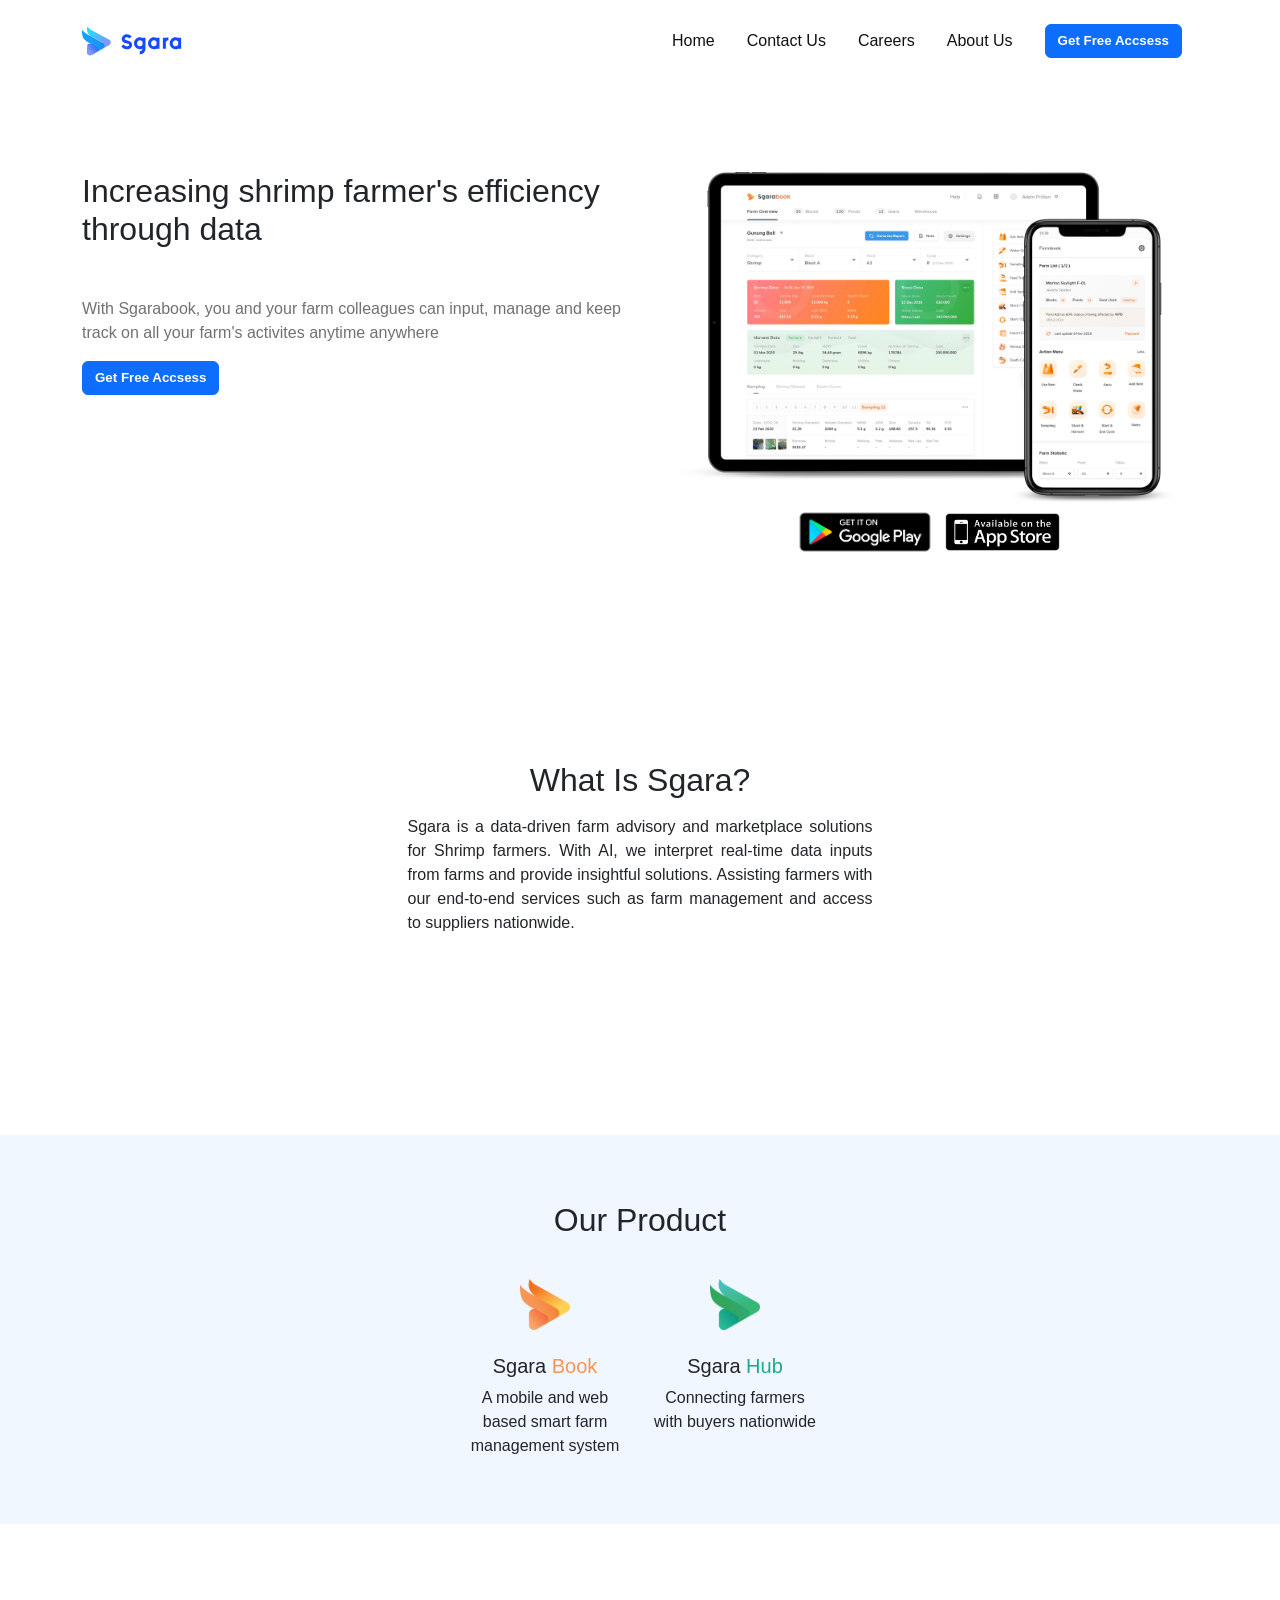
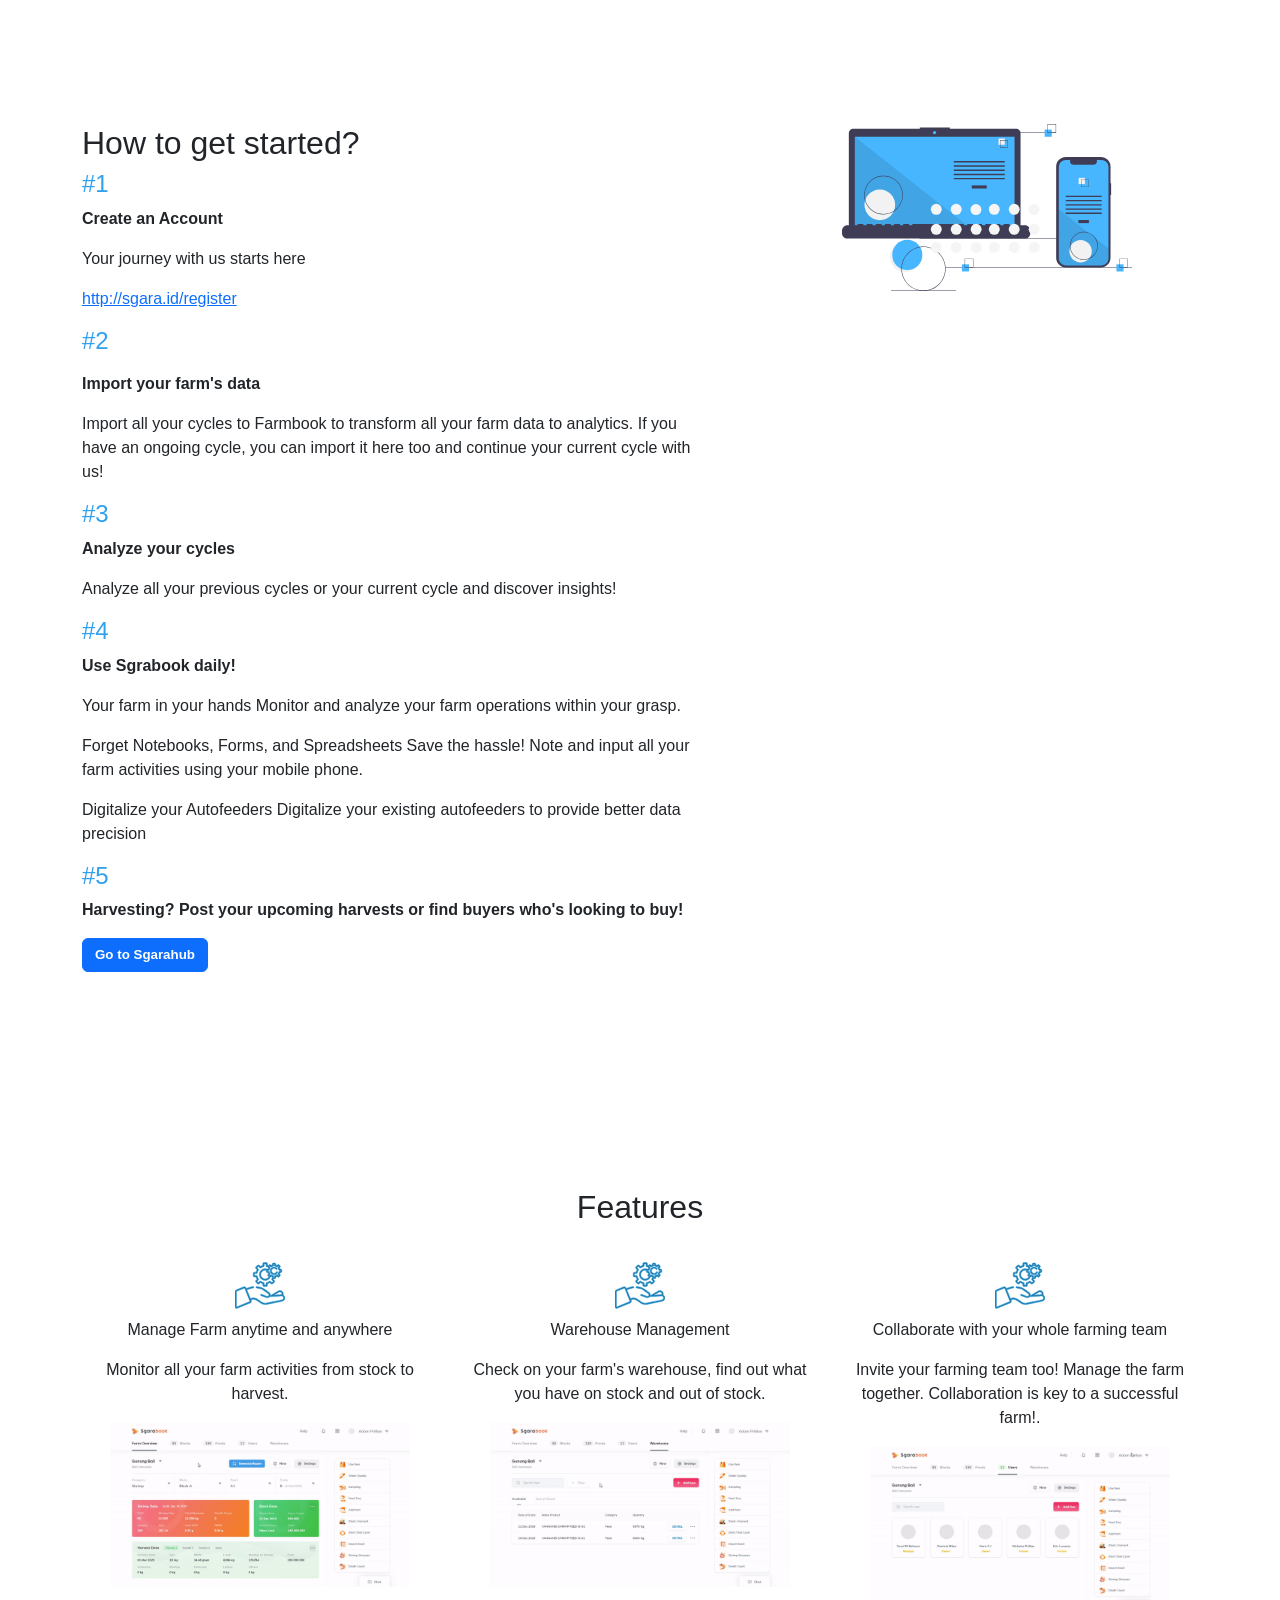
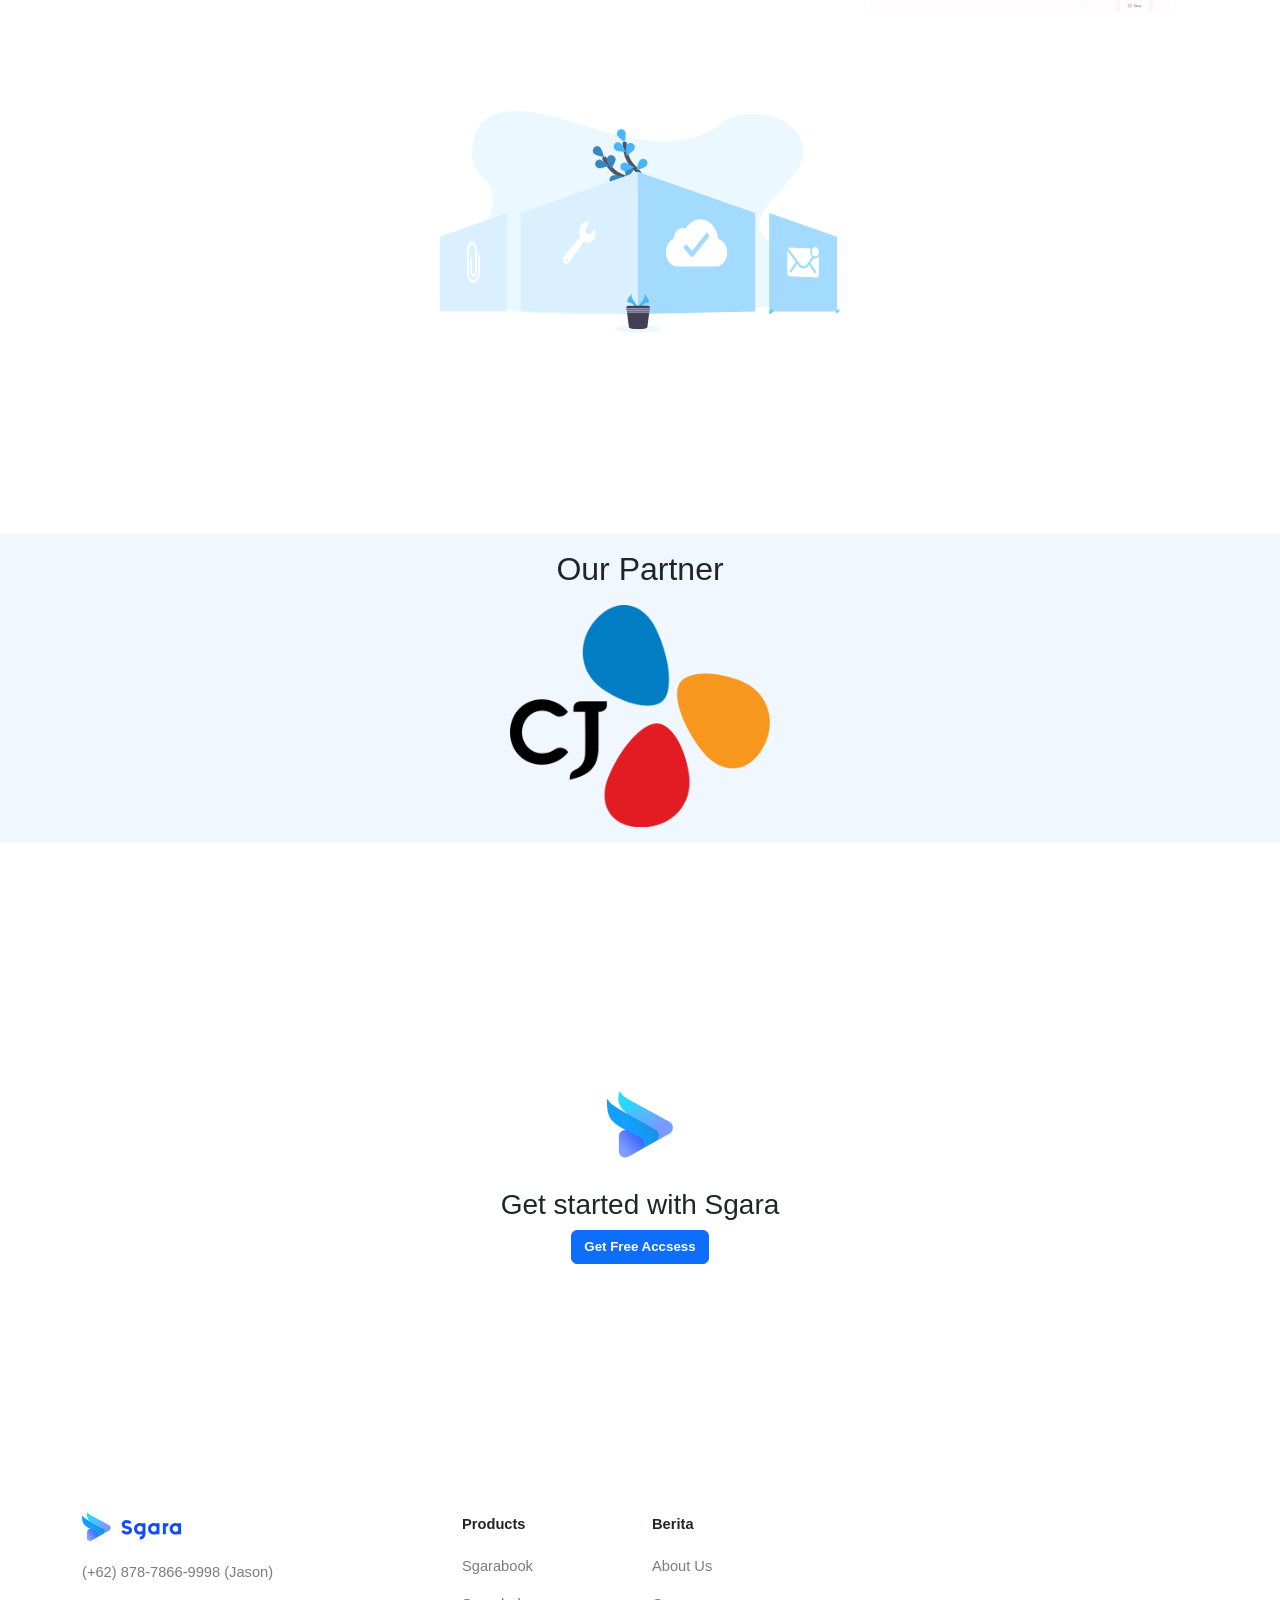
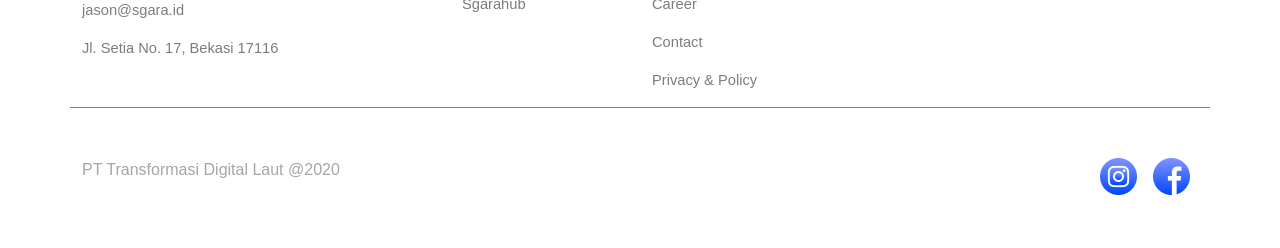
==== commit 39d904c9: "Last Update" ====
--- a/index.html
+++ b/index.html
@@ -7,7 +7,8 @@
   <meta name="viewport" content="width=device-width, initial-scale=1.0" />
   <link href="https://cdn.jsdelivr.net/npm/bootstrap@5.0.2/dist/css/bootstrap.min.css" rel="stylesheet" integrity="sha384-EVSTQN3/azprG1Anm3QDgpJLIm9Nao0Yz1ztcQTwFspd3yD65VohhpuuCOmLASjC" crossorigin="anonymous" />
   <link rel="stylesheet" href="assets/style/style.css" />
-  <title>Document</title>
+  <link rel="icon" href="assets/image/sgara-logo2.png">
+  <title>Sgara</title>
 </head>
 
 <body>
@@ -33,13 +34,11 @@
   </header>
   <section>
 
-    <div class="container layout">
+    <div class="container layout-half">
       <div class="row">
         <div class="col py-auto">
-          <p>
-          <h2>Increasing shrimp farmer's efficiency through data</h2>
-          </p>
-          <p>With Sgarabook, you and your farm colleagues can input, manage and keep track on all your farm's activites anytime anywhere</p>
+          <h2 class="mb-5">Increasing shrimp farmer's efficiency through data</h2>
+          <p style="color:rgb(113, 113, 113);">With Sgarabook, you and your farm colleagues can input, manage and keep track on all your farm's activites anytime anywhere</p>
           <button type="button" class="btn btn-primary style3">
             <b>Get Free Accsess</b>
           </button>
@@ -69,35 +68,34 @@
     <!-- <div class="style5">
             <img src="assets/image/memphis2.svg" width="270px" />
         </div> -->
-    <div class="container layout">
-      <div class="row">
-        <div class="text-center">
-          <p>
-          <h2>Our Product</h2>
-          </p>
-        </div>
-        <div class="col text-left">
-          <h5>Sgara Book</h5>
-        </div>
-        <div class="col">
-          <h5>Sgara Hub</h5>
-        </div>
-      </div>
-    </div>
-    <div class="container">
-      <div class="row d-flex flex-row">
-        <div class="col-1">
-          <img src="assets/image/sgara-book.png" width="40">
-        </div>
-        <div class="col-5 style6">
-          <p>Sgarabook is a mobile and web based smart farm management system, recording data through inputs throughout the cycle. We provide insights based on these data and send alerts and notifications for each day’s analysis. Our system is able
-            to create tailored programs from day one to harvest for every pond.</p>
-        </div>
-        <div class="col-1">
-          <img src="assets/image/sgara-hub.png" width="40">
-        </div>
-        <div class="col-5 style6">
-          <p>Sgarahub is a marketplace to provide the best price for farmers’ inputs and outputs. Ranging from shrimp feed, probiotics, and chemicals needed to ensure the shrimp's progressive growth.</p>
+    <div class="layout layout-in" style="background: #f0f7ff;">
+      <div class="container">
+        <div class="row">
+          <div class="text-center">
+            <p>
+            <h2>Our Product</h2>
+            </p>
+          </div>
+          <div class="col-4">
+
+          </div>
+          <div class="col-2 text-center">
+            <img class="py-4" src="assets/image/sgara-book.png" width="50">
+            <h5>Sgara <a style="color: #f79557;">Book</a></h5>
+            <div class="product-text">
+              <p>A mobile and web based smart farm management system</p>
+            </div>
+          </div>
+          <div class="col-2 text-center">
+            <img class="py-4" src="assets/image/sgara-hub.png" width="50">
+            <h5>Sgara <a style="color: #1baa8d;">Hub</a></h5>
+            <div class="product-text">
+              <p>Connecting farmers with buyers nationwide</p>
+            </div>
+          </div>
+          <div class="col-4">
+
+          </div>
         </div>
       </div>
     </div>
@@ -106,9 +104,10 @@
         <div class="col-8">
           <h2>How to get started?</h2>
           <div class="style7">
-            <div class="img-kotak">
-              <img src="assets/image/kotak.svg" alt="kotak" width="13px" />
-            </div>
+            <!-- <div class="img-kotak"> -->
+            <!-- <img src="assets/image/kotak.svg" alt="kotak" width="13px" /> -->
+            <!-- </div> -->
+            <h4 style="color: #2fa1ed;">#1</h4>
             <div class="kotak-teks">
               <p><b>Create an Account</b></p>
               <p>Your journey with us starts here</p>
@@ -116,28 +115,31 @@
             </div>
           </div>
           <div class="style7">
-            <div class="img-kotak">
-              <img src="assets/image/kotak.svg" alt="kotak" width="13px" />
-            </div>
+            <!-- <div class="img-kotak">
+              <img src="assets/image/kotak.svg" alt="kotak" width="13px" />
+            </div> -->
+            <h4 style="color: #2fa1ed;">#2</h4>
             <div class="kotak-teks">
               <p>
-              <p>Import your farm's data</b></p>
+              <p><b>Import your farm's data</b></p>
               <p>Import all your cycles to Farmbook to transform all your farm data to analytics. If you have an ongoing cycle, you can import it here too and continue your current cycle with us!</p>
             </div>
           </div>
           <div class="style7">
-            <div class="img-kotak ">
-              <img src="assets/image/kotak.svg" alt="kotak" width="13px" />
-            </div>
+            <!-- <div class="img-kotak ">
+              <img src="assets/image/kotak.svg" alt="kotak" width="13px" />
+            </div> -->
+            <h4 style="color: #2fa1ed;">#3</h4>
             <div class="kotak-teks">
               <p><b>Analyze your cycles</b></p>
               <p>Analyze all your previous cycles or your current cycle and discover insights!</p>
             </div>
           </div>
           <div class="style7">
-            <div class="img-kotak">
-              <img src="assets/image/kotak.svg" alt="kotak" width="13px" />
-            </div>
+            <!-- <div class="img-kotak">
+              <img src="assets/image/kotak.svg" alt="kotak" width="13px" />
+            </div> -->
+            <h4 style="color: #2fa1ed;">#4</h4>
             <div class="kotak-teks">
               <p><b>Use Sgrabook daily!</b></p>
               <p>Your farm in your hands
@@ -151,9 +153,10 @@
             </div>
           </div>
           <div class="style7">
-            <div class="img-kotak">
-              <img src="assets/image/kotak.svg" alt="kotak" width="13px" />
-            </div>
+            <!-- <div class="img-kotak">
+              <img src="assets/image/kotak.svg" alt="kotak" width="13px" />
+            </div> -->
+            <h4 style="color: #2fa1ed;">#5</h4>
             <div class="kotak-teks">
               <p><b>Harvesting? Post your upcoming harvests or find buyers who's looking to buy!</b></p>
               <button type="button" class="btn btn-primary style3">
@@ -194,7 +197,7 @@
         </div>
       </div>
     </div>
-    <div class="container layout">
+    <div class="container">
       <div class="row text-center">
         <div class="col">
           <img src="assets/image/fetures.svg" width="400px">
@@ -229,7 +232,7 @@
       </div>
     </div>
     <footer>
-      <div class="container layout">
+      <div class="container layout" style="border-bottom: 1px solid grey;">
         <div class="row">
           <div class="col-3 style9">
             <img class="footer-image" src="assets/image/logo-name.svg" width="100px">
@@ -268,6 +271,17 @@
           </div>
         </div>
       </div>
+      <div class="container layout-out footer-margin">
+        <div class="row">
+          <div class="col">
+            <p style="color: #a8a4a4;">PT Transformasi Digital Laut @2020</p>
+          </div>
+          <div class="col d-flex flex-row-reverse">
+            <a href="#"><img src="assets/image/facebook.png" class="px-2"></a>
+            <a href="#"><img src="assets/image/instagram.png" class="px-2"></a>
+          </div>
+        </div>
+      </div>
     </footer>
 </body>
 
--- a/assets/style/style.css
+++ b/assets/style/style.css
@@ -1,3 +1,7 @@
+*{
+  font-family: sans-serif;
+}
+
 header {
   background: #fff;
 }
@@ -9,9 +13,20 @@
 
 .style1 ul li {
   margin: 0px 6px;
+  padding-right: 10px;
+  padding-left: 10px;
 }
 
 .layout {
+  margin-top: 200px;
+}
+
+.layout-in{
+  padding-bottom: 50px;
+  padding-top: 50px;
+}
+
+.layout-half{
   margin-top: 90px;
 }
 
@@ -84,3 +99,11 @@
   font-size: 11pt;
   color:rgb(124, 124, 124) ;
 }
+
+.layout-out{
+  margin-top: 50px;
+}
+
+.footer-margin{
+  margin-bottom: 50px;
+}
